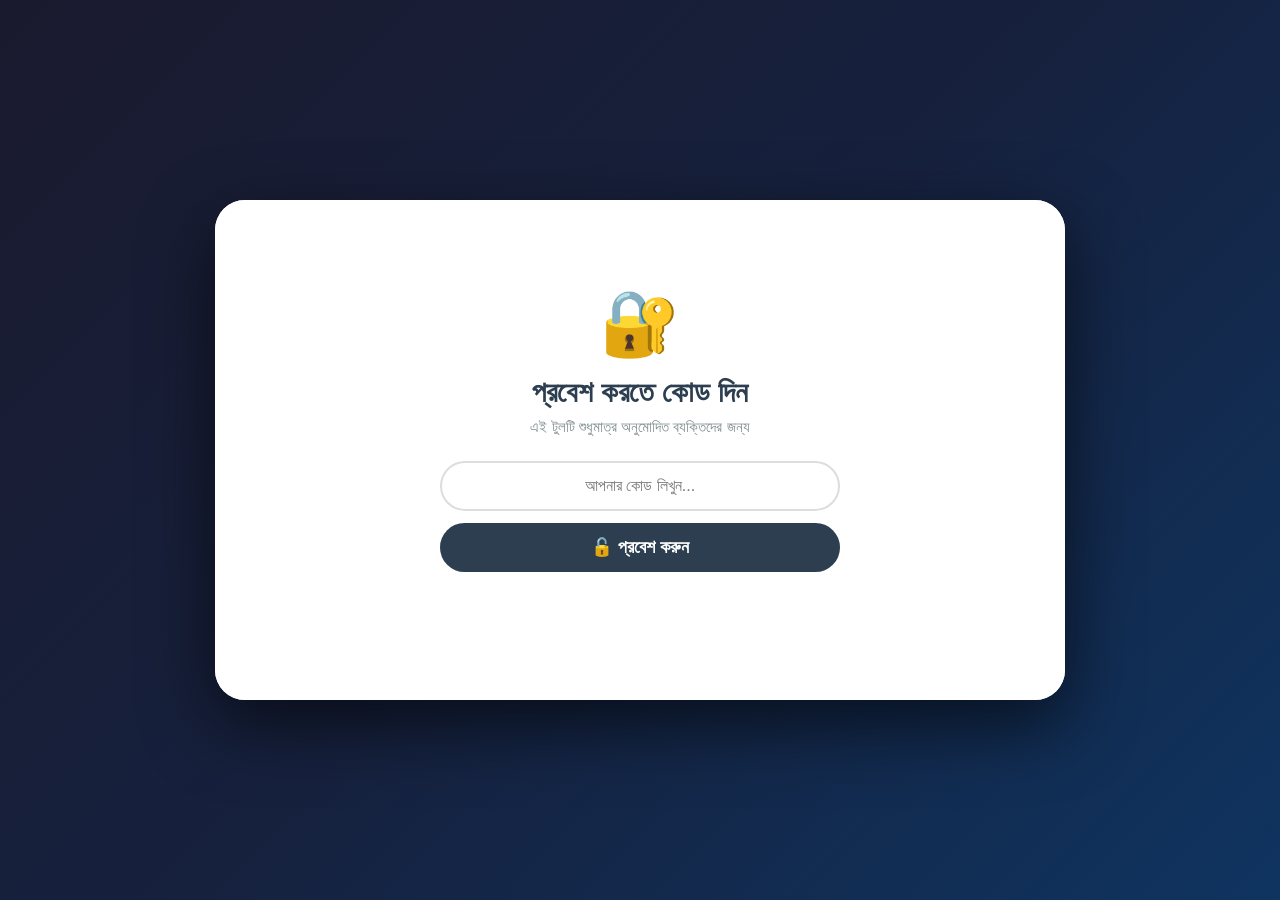
==== index.html @ 352802bf "Add files via upload" ====
<!DOCTYPE html>
<html lang="bn">
<head>
    <meta charset="UTF-8">
    <meta name="viewport" content="width=device-width, initial-scale=1.0">
    <title>বিজনেস উপদেষ্টা — শোরিফ AI</title>
    <link rel="stylesheet" href="style.css">
</head>
<body>
    <div class="container">

        <!-- ============================================ -->
        <!-- লক স্ক্রিন (পাসওয়ার্ড ইনপুট) -->
        <!-- ============================================ -->
        <div id="lockScreen" class="lock-screen">
            <div class="lock-box">
                <div class="lock-icon">🔐</div>
                <h2>প্রবেশ করতে কোড দিন</h2>
                <p class="lock-sub">এই টুলটি শুধুমাত্র অনুমোদিত ব্যক্তিদের জন্য</p>
                <input type="password" id="passwordInput" placeholder="আপনার কোড লিখুন...">
                <button id="unlockBtn">🔓 প্রবেশ করুন</button>
                <div id="lockError" class="lock-error"></div>
            </div>
        </div>

        <!-- ============================================ -->
        <!-- মূল কন্টেন্ট (পাসওয়ার্ড দিলেই দেখাবে) -->
        <!-- ============================================ -->
        <div id="mainContent" class="main-content" style="display: none;">

            <!-- হেডার - উপদেষ্টার পরিচয় -->
            <header>
                <div class="advisor-profile">
                    <div class="avatar">👨‍💼</div>
                    <div>
                        <h1>শোরিফ — আপনার বিজনেস উপদেষ্টা</h1>
                        <p class="tagline">"স্যার, আপনার ব্যবসায়িক যেকোনো প্রশ্নের উত্তর পেতে জিজ্ঞেস করুন"</p>
                    </div>
                </div>
            </header>

            <!-- চ্যাট ইন্টারফেস -->
            <div class="chat-section">
                <div class="chat-box" id="chatBox">
                    <div class="advisor-msg">
                        👋 আসসালামু আলাইকুম, স্যার!<br>
                        আমি শোরিফ, আপনার ব্যক্তিগত বিজনেস উপদেষ্টা।<br>
                        কীভাবে সাহায্য করতে পারি? নিচের অপশন থেকে বেছে নিন অথবা সরাসরি প্রশ্ন লিখুন।
                    </div>
                </div>
                <div class="input-area">
                    <input type="text" id="userInput" placeholder="আপনার প্রশ্ন লিখুন, স্যার...">
                    <button id="sendBtn">📤 পাঠান</button>
                </div>
            </div>

            <!-- কুইক অ্যাকশন -->
            <div class="quick-actions">
                <button class="action" data-action="idea">💡 ব্যবসার আইডিয়া</button>
                <button class="action" data-action="profit">💰 লাভ-ক্ষতি বিশ্লেষণ</button>
                <button class="action" data-action="market">📊 মার্কেট রিসার্চ</button>
                <button class="action" data-action="invest">🏦 বিনিয়োগ পরামর্শ</button>
                <button class="action" data-action="document">📄 ডকুমেন্ট প্রস্তাব</button>
            </div>

            <!-- দ্রুত প্রশ্ন -->
            <div class="quick-questions">
                <p class="hint">স্যার, আপনি জিজ্ঞেস করতে পারেন:</p>
                <div class="question-chips">
                    <span class="chip" data-question="আমার ব্যবসার জন্য কোন আইডিয়া ভালো?">💭 ব্যবসার আইডিয়া</span>
                    <span class="chip" data-question="আমি কীভাবে লাভ বাড়াতে পারি?">📈 লাভ বাড়ানোর উপায়</span>
                    <span class="chip" data-question="কম বাজেটে কী ব্যবসা শুরু করব?">💰 কম বাজেটের ব্যবসা</span>
                    <span class="chip" data-question="মার্কেটিং কীভাবে করব?">📣 মার্কেটিং টিপস</span>
                </div>
            </div>

            <!-- ফুটার -->
            <footer>
                <p>🆓 আপনার ব্যক্তিগত বিজনেস উপদেষ্টা — ২৪/৭ সেবায়</p>
            </footer>

        </div>
        <!-- ============================================ -->
        <!-- মূল কন্টেন্ট শেষ -->
        <!-- ============================================ -->

    </div>

    <script src="script.js"></script>
</body>
</html>
---- style.css ----
/* রিসেট ও বেসিক */
* {
    margin: 0;
    padding: 0;
    box-sizing: border-box;
    font-family: 'Segoe UI', Tahoma, sans-serif;
}

body {
    background: linear-gradient(135deg, #1a1a2e, #16213e, #0f3460);
    min-height: 100vh;
    display: flex;
    justify-content: center;
    align-items: center;
    padding: 20px;
}

.container {
    max-width: 850px;
    width: 100%;
    background: rgba(255, 255, 255, 0.97);
    border-radius: 30px;
    padding: 30px;
    box-shadow: 0 25px 70px rgba(0,0,0,0.6);
    position: relative;
    min-height: 500px;
}

/* ==========================================
   লক স্ক্রিন স্টাইল
   ========================================== */
.lock-screen {
    display: flex;
    justify-content: center;
    align-items: center;
    min-height: 500px;
    width: 100%;
    background: rgba(255,255,255,0.98);
    border-radius: 30px;
    position: absolute;
    top: 0;
    left: 0;
    z-index: 100;
    padding: 30px;
}

.lock-box {
    text-align: center;
    max-width: 400px;
    width: 100%;
}

.lock-icon {
    font-size: 4rem;
    margin-bottom: 15px;
}

.lock-box h2 {
    font-size: 1.8rem;
    color: #2c3e50;
    margin-bottom: 8px;
}

.lock-sub {
    color: #7f8c8d;
    margin-bottom: 25px;
    font-size: 0.95rem;
}

.lock-box input {
    width: 100%;
    padding: 14px 18px;
    border-radius: 50px;
    border: 2px solid #ddd;
    font-size: 1rem;
    margin-bottom: 12px;
    transition: 0.3s;
    text-align: center;
}

.lock-box input:focus {
    border-color: #3498db;
    outline: none;
    box-shadow: 0 0 0 3px rgba(52,152,219,0.2);
}

.lock-box button {
    width: 100%;
    padding: 14px;
    background: #2c3e50;
    color: white;
    border: none;
    border-radius: 50px;
    font-size: 1.1rem;
    font-weight: 600;
    cursor: pointer;
    transition: 0.3s;
}

.lock-box button:hover {
    background: #34495e;
    transform: scale(1.02);
}

.lock-error {
    color: #e74c3c;
    margin-top: 12px;
    font-weight: 500;
    min-height: 30px;
}

/* ==========================================
   মূল কন্টেন্ট স্টাইল (আগের মতো)
   ========================================== */
.main-content {
    animation: fadeIn 0.6s ease;
}

@keyframes fadeIn {
    from { opacity: 0; transform: translateY(20px); }
    to { opacity: 1; transform: translateY(0); }
}

/* হেডার */
header {
    background: linear-gradient(135deg, #2c3e50, #34495e);
    border-radius: 20px;
    padding: 20px 25px;
    margin-bottom: 20px;
    color: white;
}

.advisor-profile {
    display: flex;
    align-items: center;
    gap: 18px;
}

.avatar {
    font-size: 3.5rem;
    background: #f39c12;
    width: 70px;
    height: 70px;
    border-radius: 50%;
    display: flex;
    align-items: center;
    justify-content: center;
    border: 3px solid white;
    flex-shrink: 0;
}

header h1 {
    font-size: 1.5rem;
    font-weight: 700;
    margin-bottom: 5px;
}

.tagline {
    font-size: 0.95rem;
    opacity: 0.9;
    font-style: italic;
    color: #f1c40f;
}

/* চ্যাট */
.chat-section {
    margin-bottom: 15px;
}

.chat-box {
    background: #f0f2f5;
    border-radius: 18px;
    padding: 20px;
    min-height: 150px;
    max-height: 300px;
    overflow-y: auto;
    margin-bottom: 12px;
    border: 1px solid #ddd;
}

.advisor-msg {
    background: #2c3e50;
    color: white;
    padding: 15px 20px;
    border-radius: 18px 18px 18px 5px;
    max-width: 85%;
    line-height: 1.8;
    margin-bottom: 10px;
    font-size: 0.98rem;
}

.user-msg {
    background: #3498db;
    color: white;
    padding: 12px 18px;
    border-radius: 18px 18px 5px 18px;
    max-width: 85%;
    margin-left: auto;
    margin-bottom: 10px;
    line-height: 1.6;
}

.input-area {
    display: flex;
    gap: 10px;
}

.input-area input {
    flex: 1;
    padding: 14px 18px;
    border-radius: 50px;
    border: 2px solid #ddd;
    font-size: 1rem;
    transition: 0.3s;
}

.input-area input:focus {
    border-color: #3498db;
    outline: none;
    box-shadow: 0 0 0 3px rgba(52,152,219,0.2);
}

.input-area button {
    padding: 14px 30px;
    background: #2c3e50;
    color: white;
    border: none;
    border-radius: 50px;
    font-weight: 600;
    cursor: pointer;
    transition: 0.3s;
}

.input-area button:hover {
    background: #34495e;
    transform: scale(1.02);
}

.quick-actions {
    display: flex;
    flex-wrap: wrap;
    gap: 10px;
    margin: 12px 0;
}

.quick-actions .action {
    flex: 1 0 auto;
    padding: 12px 16px;
    border: none;
    border-radius: 50px;
    background: #ecf0f1;
    color: #2c3e50;
    font-weight: 600;
    cursor: pointer;
    transition: 0.3s;
    font-size: 0.9rem;
}

.quick-actions .action:hover {
    background: #3498db;
    color: white;
    transform: translateY(-2px);
    box-shadow: 0 5px 15px rgba(52,152,219,0.3);
}

.quick-questions {
    margin: 15px 0 10px;
}

.hint {
    font-weight: 600;
    color: #2c3e50;
    margin-bottom: 8px;
    font-size: 0.9rem;
}

.question-chips {
    display: flex;
    flex-wrap: wrap;
    gap: 8px;
}

.chip {
    background: #e8f0fe;
    padding: 8px 16px;
    border-radius: 50px;
    font-size: 0.85rem;
    color: #2c3e50;
    cursor: pointer;
    border: 1px solid #d0d7de;
    transition: 0.3s;
}

.chip:hover {
    background: #3498db;
    color: white;
    border-color: #3498db;
    transform: translateY(-2px);
}

footer {
    margin-top: 20px;
    text-align: center;
    color: #7f8c8d;
    font-size: 0.85rem;
    border-top: 2px dashed #ecf0f1;
    padding-top: 15px;
}

.chat-box::-webkit-scrollbar {
    width: 6px;
}
.chat-box::-webkit-scrollbar-thumb {
    background: #bdc3c7;
    border-radius: 10px;
}

/* রেসপন্সিভ */
@media (max-width: 600px) {
    .container { padding: 15px; }
    .advisor-profile { flex-direction: column; text-align: center; }
    .avatar { width: 60px; height: 60px; font-size: 2.8rem; }
    header h1 { font-size: 1.2rem; }
    .lock-box h2 { font-size: 1.4rem; }
}
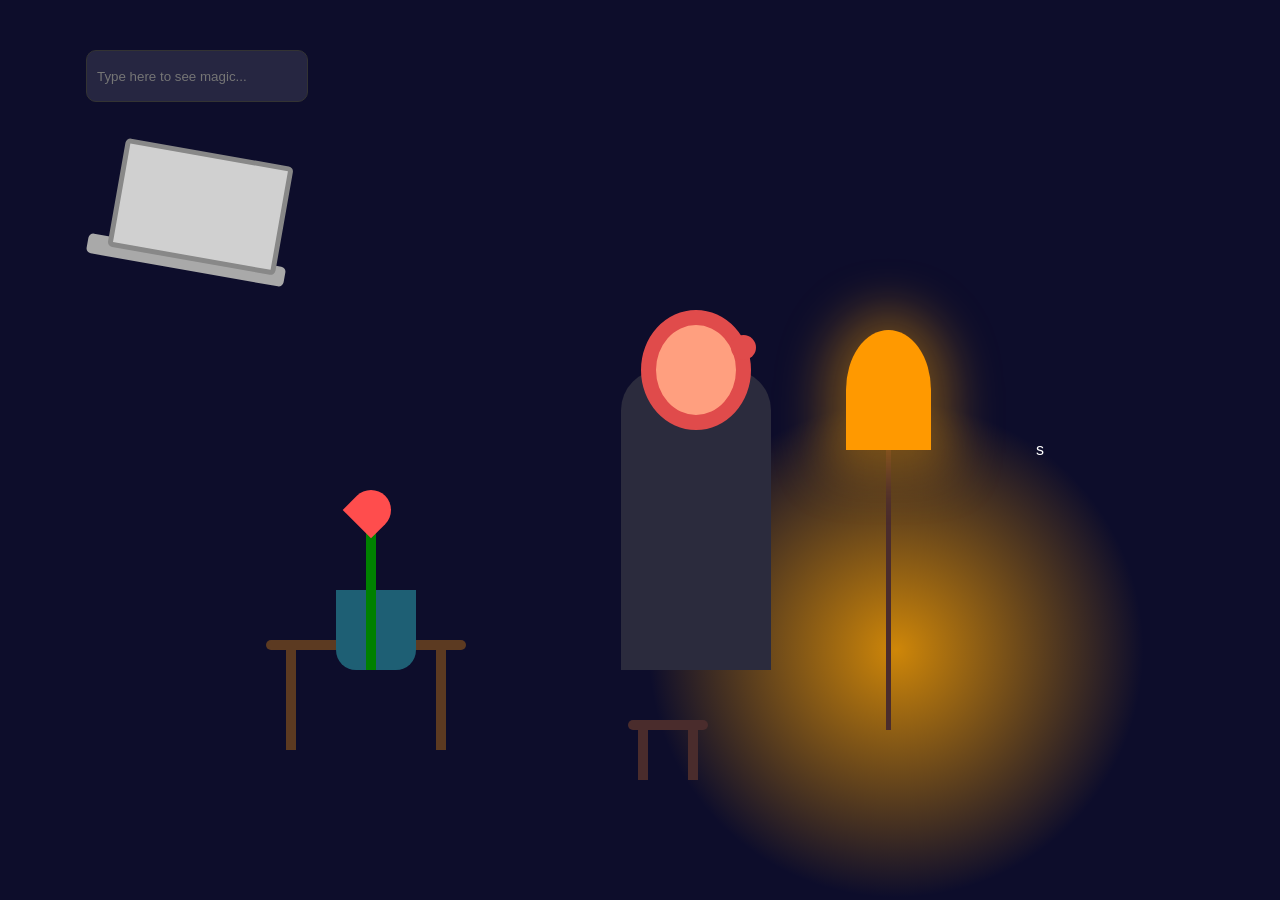
==== commit 636c36f5: "Add files via upload" ====
--- a/index.html
+++ b/index.html
@@ -1,91 +1,287 @@
 <!DOCTYPE html>
-<html lang="bn">
+<html lang="en">
 <head>
     <meta charset="UTF-8">
     <meta name="viewport" content="width=device-width, initial-scale=1.0">
-    <title>বিজনেস উপদেষ্টা — শোরিফ AI</title>
-    <link rel="stylesheet" href="style.css">
+    <title>AI Typing Assistant Interface</title>
+    <style>
+        body {
+            margin: 0;
+            padding: 0;
+            background-color: #0d0d2b; /* Dark blue background like the image */
+            font-family: 'Segoe UI', Tahoma, Geneva, Verdana, sans-serif;
+            overflow: hidden;
+            display: flex;
+            justify-content: center;
+            align-items: center;
+            height: 100vh;
+            color: #fff;
+        }
+
+        /* Light Source Effect */
+        .light-source {
+            position: absolute;
+            bottom: 0;
+            left: 70%;
+            width: 500px;
+            height: 500px;
+            background: radial-gradient(circle, rgba(255, 165, 0, 0.8) 0%, rgba(255, 165, 0, 0) 70%);
+            transform: translateX(-50%);
+            z-index: -1;
+            pointer-events: none;
+        }
+
+        /* Main Container */
+        .interface-container {
+            position: relative;
+            width: 800px;
+            height: 600px;
+            background: transparent;
+        }
+
+        /* The Character (Stylized using CSS) */
+        .character {
+            position: absolute;
+            bottom: 80px;
+            left: 50%;
+            transform: translateX(-10%);
+            width: 150px;
+            height: 300px;
+            background: #2b2b3d; /* Dark clothes */
+            border-radius: 40px 40px 0 0;
+        }
+        .character-head {
+            position: absolute;
+            top: -60px;
+            left: 20px;
+            width: 110px;
+            height: 120px;
+            background: #ff9f7f; /* Skin tone */
+            border-radius: 50%;
+            border: 15px solid #e04b4b; /* Red beanie */
+            box-sizing: border-box;
+        }
+        .character-ear {
+            position: absolute;
+            top: 10px;
+            right: -20px;
+            width: 25px;
+            height: 25px;
+            background: #e04b4b;
+            border-radius: 50%;
+        }
+
+        /* Stool */
+        .stool {
+            position: absolute;
+            bottom: 20px;
+            left: 50%;
+            transform: translateX(-10%);
+            width: 80px;
+            height: 10px;
+            background: #4a2c2c;
+            border-radius: 5px;
+        }
+        .stool::before, .stool::after {
+            content: '';
+            position: absolute;
+            bottom: -50px;
+            width: 10px;
+            height: 50px;
+            background: #4a2c2c;
+        }
+        .stool::before { left: 10px; }
+        .stool::after { right: 10px; }
+
+        /* Laptop */
+        .laptop {
+            position: absolute;
+            top: 100px;
+            left: -150px;
+            width: 200px;
+            height: 20px;
+            background: #a9a9a9;
+            border-radius: 5px;
+            transform: rotate(10deg);
+        }
+        .laptop-screen {
+            position: absolute;
+            bottom: 10px;
+            right: 10px;
+            width: 160px;
+            height: 100px;
+            background: #d0d0d0;
+            border-radius: 5px;
+            border: 5px solid #888;
+        }
+
+        /* Text Floating Animation (The core requirement) */
+        #typing-area {
+            position: absolute;
+            top: -100px;
+            left: -150px;
+            width: 200px;
+            height: 30px;
+            background: rgba(255, 255, 255, 0.1);
+            border: 1px solid #333;
+            color: #fff;
+            padding: 10px;
+            outline: none;
+            border-radius: 10px;
+            z-index: 10;
+        }
+
+        .float-text {
+            position: absolute;
+            color: #fff;
+            font-size: 18px;
+            font-weight: bold;
+            text-shadow: 0 0 10px #ffaa00;
+            animation: floatUp 2s linear forwards;
+            pointer-events: none;
+            z-index: 5;
+        }
+
+        @keyframes floatUp {
+            0% { opacity: 1; transform: translateY(0); }
+            100% { opacity: 0; transform: translateY(-150px); }
+        }
+
+        /* Floor Lamp */
+        .lamp {
+            position: absolute;
+            bottom: 20px;
+            left: 650px;
+            width: 5px;
+            height: 400px;
+            background: #4a2c2c;
+        }
+        .lamp-shade {
+            position: absolute;
+            top: 0;
+            left: -40px;
+            width: 85px;
+            height: 120px;
+            background: #ff9900;
+            border-radius: 50% 50% 0 0;
+            box-shadow: 0 0 50px 20px rgba(255, 165, 0, 0.4);
+        }
+
+        /* Plant (Like the Tulip in the image) */
+        .plant-pot {
+            position: absolute;
+            bottom: 80px;
+            left: 100px;
+            width: 80px;
+            height: 80px;
+            background: #1e5f74;
+            border-radius: 0 0 20px 20px;
+        }
+        .plant-stem {
+            position: absolute;
+            bottom: 80px;
+            left: 130px;
+            width: 10px;
+            height: 150px;
+            background: green;
+        }
+        .flower {
+            position: absolute;
+            bottom: 220px;
+            left: 115px;
+            width: 40px;
+            height: 40px;
+            background: #ff4d4d;
+            border-radius: 50% 50% 0 0;
+            transform: rotate(45deg);
+        }
+
+        /* Table */
+        .table {
+            position: absolute;
+            bottom: 100px;
+            left: 30px;
+            width: 200px;
+            height: 10px;
+            background: #5c3a21;
+            border-radius: 5px;
+        }
+        .table::before, .table::after {
+            content: '';
+            position: absolute;
+            top: 10px;
+            width: 10px;
+            height: 100px;
+            background: #5c3a21;
+        }
+        .table::before { left: 20px; }
+        .table::after { right: 20px; }
+
+    </style>
 </head>
 <body>
-    <div class="container">
-
-        <!-- ============================================ -->
-        <!-- লক স্ক্রিন (পাসওয়ার্ড ইনপুট) -->
-        <!-- ============================================ -->
-        <div id="lockScreen" class="lock-screen">
-            <div class="lock-box">
-                <div class="lock-icon">🔐</div>
-                <h2>প্রবেশ করতে কোড দিন</h2>
-                <p class="lock-sub">এই টুলটি শুধুমাত্র অনুমোদিত ব্যক্তিদের জন্য</p>
-                <input type="password" id="passwordInput" placeholder="আপনার কোড লিখুন...">
-                <button id="unlockBtn">🔓 প্রবেশ করুন</button>
-                <div id="lockError" class="lock-error"></div>
+
+    <div class="light-source"></div>
+
+    <div class="interface-container">
+        <!-- Background Elements -->
+        <div class="table"></div>
+        <div class="plant-pot"></div>
+        <div class="plant-stem"></div>
+        <div class="flower"></div>
+        
+        <div class="lamp">
+            <div class="lamp-shade"></div>
+        </div>
+
+        <div class="stool"></div>
+
+        <!-- AI Assistant Character -->
+        <div class="character">
+            <div class="character-head">
+                <div class="character-ear"></div>
             </div>
         </div>
 
-        <!-- ============================================ -->
-        <!-- মূল কন্টেন্ট (পাসওয়ার্ড দিলেই দেখাবে) -->
-        <!-- ============================================ -->
-        <div id="mainContent" class="main-content" style="display: none;">
-
-            <!-- হেডার - উপদেষ্টার পরিচয় -->
-            <header>
-                <div class="advisor-profile">
-                    <div class="avatar">👨‍💼</div>
-                    <div>
-                        <h1>শোরিফ — আপনার বিজনেস উপদেষ্টা</h1>
-                        <p class="tagline">"স্যার, আপনার ব্যবসায়িক যেকোনো প্রশ্নের উত্তর পেতে জিজ্ঞেস করুন"</p>
-                    </div>
-                </div>
-            </header>
-
-            <!-- চ্যাট ইন্টারফেস -->
-            <div class="chat-section">
-                <div class="chat-box" id="chatBox">
-                    <div class="advisor-msg">
-                        👋 আসসালামু আলাইকুম, স্যার!<br>
-                        আমি শোরিফ, আপনার ব্যক্তিগত বিজনেস উপদেষ্টা।<br>
-                        কীভাবে সাহায্য করতে পারি? নিচের অপশন থেকে বেছে নিন অথবা সরাসরি প্রশ্ন লিখুন।
-                    </div>
-                </div>
-                <div class="input-area">
-                    <input type="text" id="userInput" placeholder="আপনার প্রশ্ন লিখুন, স্যার...">
-                    <button id="sendBtn">📤 পাঠান</button>
-                </div>
-            </div>
-
-            <!-- কুইক অ্যাকশন -->
-            <div class="quick-actions">
-                <button class="action" data-action="idea">💡 ব্যবসার আইডিয়া</button>
-                <button class="action" data-action="profit">💰 লাভ-ক্ষতি বিশ্লেষণ</button>
-                <button class="action" data-action="market">📊 মার্কেট রিসার্চ</button>
-                <button class="action" data-action="invest">🏦 বিনিয়োগ পরামর্শ</button>
-                <button class="action" data-action="document">📄 ডকুমেন্ট প্রস্তাব</button>
-            </div>
-
-            <!-- দ্রুত প্রশ্ন -->
-            <div class="quick-questions">
-                <p class="hint">স্যার, আপনি জিজ্ঞেস করতে পারেন:</p>
-                <div class="question-chips">
-                    <span class="chip" data-question="আমার ব্যবসার জন্য কোন আইডিয়া ভালো?">💭 ব্যবসার আইডিয়া</span>
-                    <span class="chip" data-question="আমি কীভাবে লাভ বাড়াতে পারি?">📈 লাভ বাড়ানোর উপায়</span>
-                    <span class="chip" data-question="কম বাজেটে কী ব্যবসা শুরু করব?">💰 কম বাজেটের ব্যবসা</span>
-                    <span class="chip" data-question="মার্কেটিং কীভাবে করব?">📣 মার্কেটিং টিপস</span>
-                </div>
-            </div>
-
-            <!-- ফুটার -->
-            <footer>
-                <p>🆓 আপনার ব্যক্তিগত বিজনেস উপদেষ্টা — ২৪/৭ সেবায়</p>
-            </footer>
-
+        <!-- Laptop -->
+        <div class="laptop">
+            <div class="laptop-screen" id="screen"></div>
         </div>
-        <!-- ============================================ -->
-        <!-- মূল কন্টেন্ট শেষ -->
-        <!-- ============================================ -->
-
+
+        <!-- Typing Input Area (Where the user types) -->
+        <input type="text" id="typing-area" placeholder="Type here to see magic..." autofocus>
     </div>
 
-    <script src="script.js"></script>
+    <script>
+        const input = document.getElementById('typing-area');
+        const screen = document.getElementById('screen');
+
+        // Event listener for typing
+        input.addEventListener('input', (e) => {
+            const text = e.target.value;
+            
+            // Show text on the laptop screen
+            screen.innerHTML = text;
+
+            // Create floating text effect (Ashbe j hatnariye, silekha screen e vasbe)
+            if(text.length > 0) {
+                const lastChar = text[text.length - 1];
+                const span = document.createElement('span');
+                span.className = 'float-text';
+                span.innerText = lastChar;
+                
+                // Position the floating text above the laptop
+                span.style.left = (Math.random() * 100) + 'px'; // Random horizontal position
+                span.style.top = '0px'; 
+                
+                document.querySelector('.laptop-screen').appendChild(span);
+
+                // Remove the text after animation completes
+                setTimeout(() => {
+                    span.remove();
+                }, 2000);
+            }
+        });
+    </script>
 </body>
-</html>+</html>s
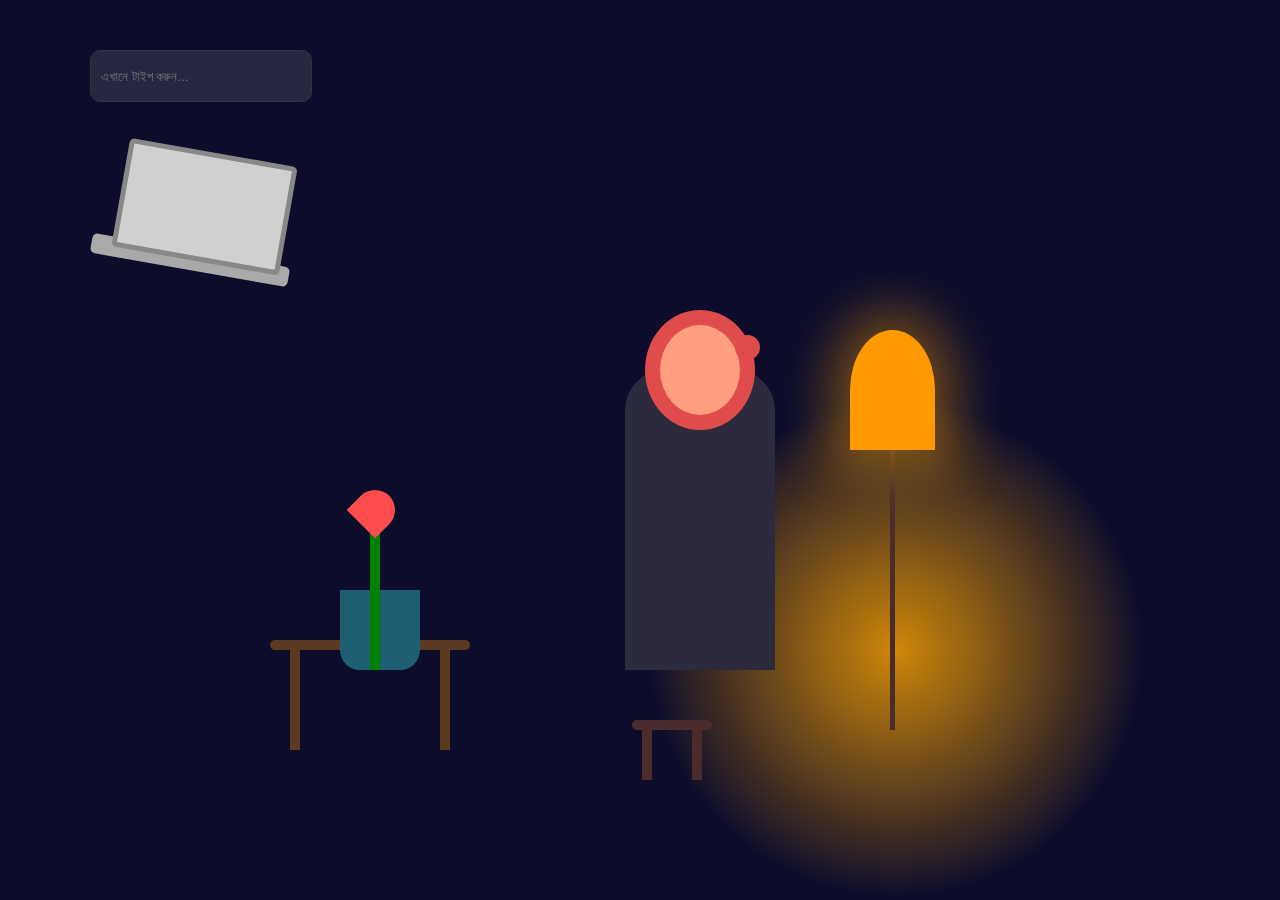
==== commit dfe56edd: "Add files via upload" ====
--- a/index.html
+++ b/index.html
@@ -8,7 +8,7 @@
         body {
             margin: 0;
             padding: 0;
-            background-color: #0d0d2b; /* Dark blue background like the image */
+            background-color: #0d0d2b;
             font-family: 'Segoe UI', Tahoma, Geneva, Verdana, sans-serif;
             overflow: hidden;
             display: flex;
@@ -39,7 +39,7 @@
             background: transparent;
         }
 
-        /* The Character (Stylized using CSS) */
+        /* The Character */
         .character {
             position: absolute;
             bottom: 80px;
@@ -47,7 +47,7 @@
             transform: translateX(-10%);
             width: 150px;
             height: 300px;
-            background: #2b2b3d; /* Dark clothes */
+            background: #2b2b3d;
             border-radius: 40px 40px 0 0;
         }
         .character-head {
@@ -56,9 +56,9 @@
             left: 20px;
             width: 110px;
             height: 120px;
-            background: #ff9f7f; /* Skin tone */
+            background: #ff9f7f;
             border-radius: 50%;
-            border: 15px solid #e04b4b; /* Red beanie */
+            border: 15px solid #e04b4b;
             box-sizing: border-box;
         }
         .character-ear {
@@ -113,9 +113,10 @@
             background: #d0d0d0;
             border-radius: 5px;
             border: 5px solid #888;
-        }
-
-        /* Text Floating Animation (The core requirement) */
+            overflow: hidden;
+        }
+
+        /* Typing Area */
         #typing-area {
             position: absolute;
             top: -100px;
@@ -167,7 +168,7 @@
             box-shadow: 0 0 50px 20px rgba(255, 165, 0, 0.4);
         }
 
-        /* Plant (Like the Tulip in the image) */
+        /* Plant */
         .plant-pot {
             position: absolute;
             bottom: 80px;
@@ -224,7 +225,6 @@
     <div class="light-source"></div>
 
     <div class="interface-container">
-        <!-- Background Elements -->
         <div class="table"></div>
         <div class="plant-pot"></div>
         <div class="plant-stem"></div>
@@ -236,47 +236,39 @@
 
         <div class="stool"></div>
 
-        <!-- AI Assistant Character -->
         <div class="character">
             <div class="character-head">
                 <div class="character-ear"></div>
             </div>
         </div>
 
-        <!-- Laptop -->
         <div class="laptop">
             <div class="laptop-screen" id="screen"></div>
         </div>
 
-        <!-- Typing Input Area (Where the user types) -->
-        <input type="text" id="typing-area" placeholder="Type here to see magic..." autofocus>
+        <input type="text" id="typing-area" placeholder="এখানে টাইপ করুন..." autofocus>
     </div>
 
     <script>
         const input = document.getElementById('typing-area');
         const screen = document.getElementById('screen');
 
-        // Event listener for typing
         input.addEventListener('input', (e) => {
             const text = e.target.value;
             
-            // Show text on the laptop screen
             screen.innerHTML = text;
 
-            // Create floating text effect (Ashbe j hatnariye, silekha screen e vasbe)
             if(text.length > 0) {
                 const lastChar = text[text.length - 1];
                 const span = document.createElement('span');
                 span.className = 'float-text';
                 span.innerText = lastChar;
                 
-                // Position the floating text above the laptop
-                span.style.left = (Math.random() * 100) + 'px'; // Random horizontal position
+                span.style.left = (Math.random() * 100) + 'px'; 
                 span.style.top = '0px'; 
                 
                 document.querySelector('.laptop-screen').appendChild(span);
 
-                // Remove the text after animation completes
                 setTimeout(() => {
                     span.remove();
                 }, 2000);
@@ -284,4 +276,4 @@
         });
     </script>
 </body>
-</html>s+</html>
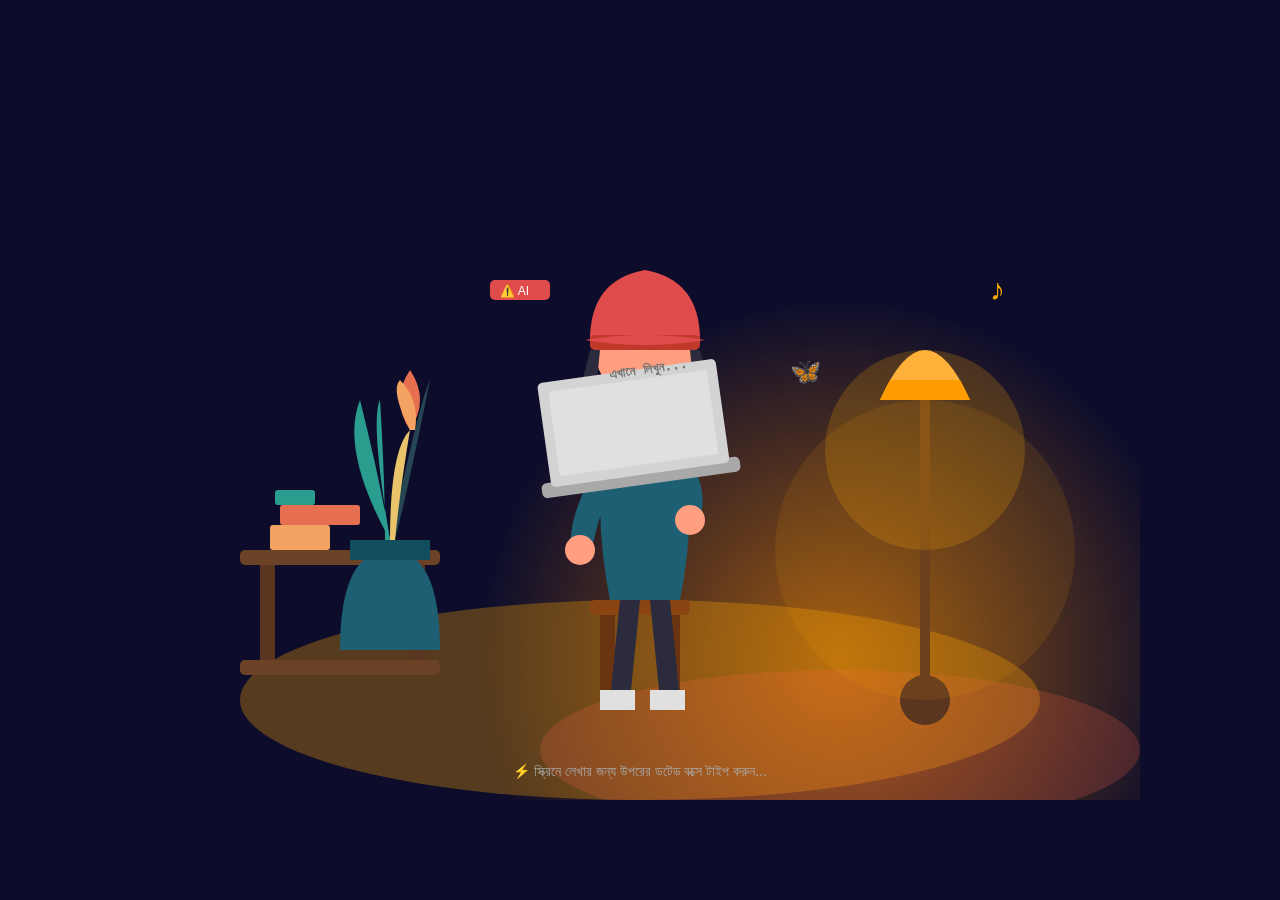
==== commit 9ff00735: "Add files via upload" ====
--- a/index.html
+++ b/index.html
@@ -3,272 +3,196 @@
 <head>
     <meta charset="UTF-8">
     <meta name="viewport" content="width=device-width, initial-scale=1.0">
-    <title>AI Typing Assistant Interface</title>
+    <title>3D AI Assistant Interface</title>
     <style>
         body {
             margin: 0;
             padding: 0;
-            background-color: #0d0d2b;
-            font-family: 'Segoe UI', Tahoma, Geneva, Verdana, sans-serif;
-            overflow: hidden;
+            background-color: #0d0d2b; /* Deep Navy Background */
+            height: 100vh;
+            width: 100vw;
             display: flex;
             justify-content: center;
             align-items: center;
-            height: 100vh;
-            color: #fff;
-        }
-
-        /* Light Source Effect */
-        .light-source {
+            font-family: 'Segoe UI', sans-serif;
+            overflow: hidden;
+        }
+
+        /* Main Container for the whole scene */
+        .scene {
+            position: relative;
+            width: 1000px;
+            height: 700px;
+            background: radial-gradient(circle at 70% 80%, rgba(255, 140, 0, 0.6) 0%, rgba(0,0,0,0) 40%);
+        }
+
+        /* SVG Illustration placeholder */
+        svg {
             position: absolute;
-            bottom: 0;
-            left: 70%;
-            width: 500px;
-            height: 500px;
-            background: radial-gradient(circle, rgba(255, 165, 0, 0.8) 0%, rgba(255, 165, 0, 0) 70%);
-            transform: translateX(-50%);
-            z-index: -1;
-            pointer-events: none;
-        }
-
-        /* Main Container */
-        .interface-container {
-            position: relative;
-            width: 800px;
-            height: 600px;
+            top: 0;
+            left: 0;
+            width: 100%;
+            height: 100%;
+        }
+
+        /* Laptop Screen Typing Area (Transparent and positioned exactly over the laptop) */
+        #laptop-screen-input {
+            position: absolute;
+            top: 37%;       /* Adjust to match exact laptop position */
+            left: 45.5%;    /* Adjust to match exact laptop position */
+            width: 110px;
+            height: 70px;
+            
             background: transparent;
-        }
-
-        /* The Character */
-        .character {
-            position: absolute;
-            bottom: 80px;
-            left: 50%;
-            transform: translateX(-10%);
-            width: 150px;
-            height: 300px;
-            background: #2b2b3d;
-            border-radius: 40px 40px 0 0;
-        }
-        .character-head {
-            position: absolute;
-            top: -60px;
-            left: 20px;
-            width: 110px;
-            height: 120px;
-            background: #ff9f7f;
-            border-radius: 50%;
-            border: 15px solid #e04b4b;
-            box-sizing: border-box;
-        }
-        .character-ear {
-            position: absolute;
-            top: 10px;
-            right: -20px;
-            width: 25px;
-            height: 25px;
-            background: #e04b4b;
-            border-radius: 50%;
-        }
-
-        /* Stool */
-        .stool {
-            position: absolute;
-            bottom: 20px;
-            left: 50%;
-            transform: translateX(-10%);
-            width: 80px;
-            height: 10px;
-            background: #4a2c2c;
-            border-radius: 5px;
-        }
-        .stool::before, .stool::after {
-            content: '';
-            position: absolute;
-            bottom: -50px;
-            width: 10px;
-            height: 50px;
-            background: #4a2c2c;
-        }
-        .stool::before { left: 10px; }
-        .stool::after { right: 10px; }
-
-        /* Laptop */
-        .laptop {
-            position: absolute;
-            top: 100px;
-            left: -150px;
-            width: 200px;
-            height: 20px;
-            background: #a9a9a9;
-            border-radius: 5px;
-            transform: rotate(10deg);
-        }
-        .laptop-screen {
-            position: absolute;
-            bottom: 10px;
-            right: 10px;
-            width: 160px;
-            height: 100px;
-            background: #d0d0d0;
-            border-radius: 5px;
-            border: 5px solid #888;
-            overflow: hidden;
-        }
-
-        /* Typing Area */
-        #typing-area {
-            position: absolute;
-            top: -100px;
-            left: -150px;
-            width: 200px;
-            height: 30px;
-            background: rgba(255, 255, 255, 0.1);
-            border: 1px solid #333;
-            color: #fff;
-            padding: 10px;
+            border: none;
             outline: none;
-            border-radius: 10px;
+            
+            color: #1b1b1b;
+            font-size: 13px;
+            font-weight: bold;
+            text-align: center;
+            resize: none;
+            transform: rotate(-8deg); /* Matches the angle of the laptop */
             z-index: 10;
         }
 
+        /* Floating Text Animation */
         .float-text {
             position: absolute;
-            color: #fff;
-            font-size: 18px;
-            font-weight: bold;
-            text-shadow: 0 0 10px #ffaa00;
+            color: #ffaa00;
+            font-size: 24px;
+            font-weight: 900;
+            text-shadow: 0 0 20px #ffaa00;
             animation: floatUp 2s linear forwards;
             pointer-events: none;
-            z-index: 5;
+            z-index: 50;
         }
 
         @keyframes floatUp {
-            0% { opacity: 1; transform: translateY(0); }
-            100% { opacity: 0; transform: translateY(-150px); }
-        }
-
-        /* Floor Lamp */
-        .lamp {
-            position: absolute;
-            bottom: 20px;
-            left: 650px;
-            width: 5px;
-            height: 400px;
-            background: #4a2c2c;
-        }
-        .lamp-shade {
-            position: absolute;
-            top: 0;
-            left: -40px;
-            width: 85px;
-            height: 120px;
-            background: #ff9900;
-            border-radius: 50% 50% 0 0;
-            box-shadow: 0 0 50px 20px rgba(255, 165, 0, 0.4);
-        }
-
-        /* Plant */
-        .plant-pot {
-            position: absolute;
-            bottom: 80px;
-            left: 100px;
-            width: 80px;
-            height: 80px;
-            background: #1e5f74;
-            border-radius: 0 0 20px 20px;
-        }
-        .plant-stem {
-            position: absolute;
-            bottom: 80px;
-            left: 130px;
-            width: 10px;
-            height: 150px;
-            background: green;
-        }
-        .flower {
-            position: absolute;
-            bottom: 220px;
-            left: 115px;
-            width: 40px;
-            height: 40px;
-            background: #ff4d4d;
-            border-radius: 50% 50% 0 0;
-            transform: rotate(45deg);
-        }
-
-        /* Table */
-        .table {
-            position: absolute;
-            bottom: 100px;
-            left: 30px;
-            width: 200px;
-            height: 10px;
-            background: #5c3a21;
-            border-radius: 5px;
-        }
-        .table::before, .table::after {
-            content: '';
-            position: absolute;
-            top: 10px;
-            width: 10px;
-            height: 100px;
-            background: #5c3a21;
-        }
-        .table::before { left: 20px; }
-        .table::after { right: 20px; }
-
+            0% { opacity: 0; transform: translateY(0) scale(0.5); }
+            20% { opacity: 1; transform: translateY(-20px) scale(1); }
+            100% { opacity: 0; transform: translateY(-200px) scale(1.5) rotate(10deg); }
+        }
     </style>
 </head>
 <body>
 
-    <div class="light-source"></div>
-
-    <div class="interface-container">
-        <div class="table"></div>
-        <div class="plant-pot"></div>
-        <div class="plant-stem"></div>
-        <div class="flower"></div>
-        
-        <div class="lamp">
-            <div class="lamp-shade"></div>
+    <div class="scene">
+        <!-- এই SVG দিয়েই হুবহু ছবির 3D ডিজাইনটি আঁকা হয়েছে -->
+        <svg viewBox="0 0 1000 700" xmlns="http://www.w3.org/2000/svg">
+            <!-- Floor and Lighting -->
+            <ellipse cx="500" cy="600" rx="400" ry="100" fill="#ffa500" opacity="0.3"/>
+            <ellipse cx="700" cy="650" rx="300" ry="80" fill="#ff6347" opacity="0.2"/>
+
+            <!-- Table -->
+            <rect x="100" y="450" width="200" height="15" fill="#6b4226" rx="5"/>
+            <rect x="120" y="465" width="15" height="100" fill="#5a3520"/>
+            <rect x="270" y="465" width="15" height="100" fill="#5a3520"/>
+            <rect x="100" y="560" width="200" height="15" fill="#6b4226" rx="5"/>
+            <!-- Books on Table -->
+            <rect x="130" y="425" width="60" height="25" fill="#f4a261" rx="3"/>
+            <rect x="140" y="405" width="80" height="20" fill="#e76f51" rx="3"/>
+            <rect x="135" y="390" width="40" height="15" fill="#2a9d8f" rx="3"/>
+
+            <!-- Plant Pot -->
+            <path d="M 200 550 Q 200 450 250 450 Q 300 450 300 550 Z" fill="#1e5f74"/>
+            <rect x="210" y="440" width="80" height="20" fill="#134e5e"/>
+            <!-- Plant Leaves and Tulip -->
+            <path d="M 250 440 Q 200 350 220 300 Q 240 380 250 440" fill="#2a9d8f"/>
+            <path d="M 250 440 Q 280 300 290 280 Q 270 380 255 440" fill="#264653"/>
+            <path d="M 250 440 Q 250 350 270 330 Q 260 390 255 440" fill="#e9c46a"/>
+            <path d="M 250 440 Q 230 320 240 300 Q 245 380 245 440" fill="#2a9d8f"/>
+            <!-- Tulip Flower -->
+            <path d="M 270 330 Q 250 300 270 270 Q 290 300 270 330 Z" fill="#e76f51"/>
+            <path d="M 270 330 Q 250 290 260 280 Q 280 300 275 330 Z" fill="#f4a261"/>
+
+            <!-- Stool -->
+            <rect x="450" y="500" width="100" height="15" fill="#8b4513" rx="5"/>
+            <rect x="460" y="515" width="15" height="90" fill="#6b3410"/>
+            <rect x="525" y="515" width="15" height="90" fill="#6b3410"/>
+
+            <!-- Character (Boy) -->
+            <!-- Legs -->
+            <path d="M 480 500 L 470 600 L 490 600 L 500 500" fill="#2b2b3d"/>
+            <path d="M 510 500 L 520 600 L 540 600 L 530 500" fill="#2b2b3d"/>
+            <!-- Shoes -->
+            <path d="M 460 590 L 495 590 L 495 610 L 460 610 Z" fill="#e0e0e0" rx="5"/>
+            <path d="M 510 590 L 545 590 L 545 610 L 510 610 Z" fill="#e0e0e0" rx="5"/>
+            
+            <!-- Body / Hoodie -->
+            <path d="M 470 300 Q 450 400 470 500 L 540 500 Q 560 400 540 300 Z" fill="#1e5f74"/>
+            <!-- Arms -->
+            <path d="M 470 350 Q 430 400 430 450 L 450 460 Q 460 400 480 380 Z" fill="#1e5f74"/>
+            <path d="M 540 350 Q 570 380 560 420 L 540 430 Q 550 390 530 370 Z" fill="#1e5f74"/>
+            
+            <!-- Hands -->
+            <circle cx="440" cy="450" r="15" fill="#ff9f7f"/>
+            <circle cx="550" cy="420" r="15" fill="#ff9f7f"/>
+
+            <!-- Head and Beanie -->
+            <circle cx="505" cy="250" r="50" fill="#ff9f7f"/>
+            <!-- Beanie -->
+            <path d="M 450 240 Q 450 180 505 170 Q 560 180 560 240 Z" fill="#e04b4b"/>
+            <rect x="450" y="235" width="110" height="15" fill="#c0392b" rx="5"/>
+            <!-- Beanie Brim -->
+            <path d="M 445 240 Q 505 230 565 240 Q 505 250 445 240" fill="#e04b4b"/>
+            <!-- Headphones -->
+            <path d="M 450 250 L 440 290 Q 435 300 445 300 L 455 300 L 460 250" fill="#2b2b3d"/>
+            <path d="M 560 250 L 570 290 Q 575 300 565 300 L 555 300 L 550 250" fill="#2b2b3d"/>
+
+            <!-- Laptop -->
+            <rect x="400" y="370" width="200" height="15" fill="#a9a9a9" rx="5" transform="rotate(-8 500 370)"/>
+            <rect x="410" y="270" width="180" height="105" fill="#d3d3d3" rx="5" transform="rotate(-8 500 370)"/>
+            <rect x="420" y="280" width="160" height="85" fill="#e0e0e0" rx="3" transform="rotate(-8 500 370)"/>
+            
+            <!-- Floor Lamp -->
+            <rect x="780" y="300" width="10" height="300" fill="#5a3520"/>
+            <circle cx="785" cy="600" r="25" fill="#5a3520"/>
+            <path d="M 740 300 Q 785 200 830 300 Z" fill="#ffb347"/>
+            <path d="M 740 300 L 830 300 L 820 280 L 750 280 Z" fill="#ff9900"/>
+            <!-- Lamp Glow -->
+            <circle cx="785" cy="350" r="100" fill="#ffaa00" opacity="0.2"/>
+            <circle cx="785" cy="450" r="150" fill="#ffaa00" opacity="0.1"/>
+
+            <!-- Floating Elements -->
+            <text x="850" y="200" fill="#ffaa00" font-size="30" font-weight="bold">♪</text>
+            <text x="650" y="280" fill="#ff69b4" font-size="25">🦋</text>
+            <rect x="350" y="180" width="60" height="20" fill="#e04b4b" rx="5"/>
+            <text x="360" y="195" fill="white" font-size="12">⚠️ AI</text>
+        </svg>
+
+        <!-- ইনপুট বক্স: এখানে টাইপ করলে ল্যাপটপের স্ক্রিনে লেখা ও ভাসবে -->
+        <textarea id="laptop-screen-input" placeholder="এখানে লিখুন..." autofocus></textarea>
+
+        <!-- Feedback text -->
+        <div style="position: absolute; bottom: 20px; width: 100%; text-align: center; color: #aaa; font-size: 14px; z-index: 100;">
+            ⚡ স্ক্রিনে লেখার জন্য উপরের ডটেড বক্সে টাইপ করুন...
         </div>
-
-        <div class="stool"></div>
-
-        <div class="character">
-            <div class="character-head">
-                <div class="character-ear"></div>
-            </div>
-        </div>
-
-        <div class="laptop">
-            <div class="laptop-screen" id="screen"></div>
-        </div>
-
-        <input type="text" id="typing-area" placeholder="এখানে টাইপ করুন..." autofocus>
     </div>
 
     <script>
-        const input = document.getElementById('typing-area');
-        const screen = document.getElementById('screen');
+        const input = document.getElementById('laptop-screen-input');
 
         input.addEventListener('input', (e) => {
             const text = e.target.value;
-            
-            screen.innerHTML = text;
-
-            if(text.length > 0) {
-                const lastChar = text[text.length - 1];
+            const lastChar = text[text.length - 1];
+
+            if (lastChar && text.length > 0) {
+                // ল্যাপটপের স্ক্রিনের পজিশন বের করা
+                const rect = input.getBoundingClientRect();
+
+                // ভাসমান লেখা তৈরি
                 const span = document.createElement('span');
                 span.className = 'float-text';
                 span.innerText = lastChar;
-                
-                span.style.left = (Math.random() * 100) + 'px'; 
-                span.style.top = '0px'; 
-                
-                document.querySelector('.laptop-screen').appendChild(span);
-
+
+                // ভাসমান লেখার পজিশন ঠিক করা
+                span.style.left = (rect.left + Math.random() * 80 + window.scrollX) + 'px';
+                span.style.top = (rect.top - 20 + window.scrollY) + 'px';
+
+                document.body.appendChild(span);
+
+                // ২ সেকেন্ড পর মুছে ফেলা
                 setTimeout(() => {
                     span.remove();
                 }, 2000);
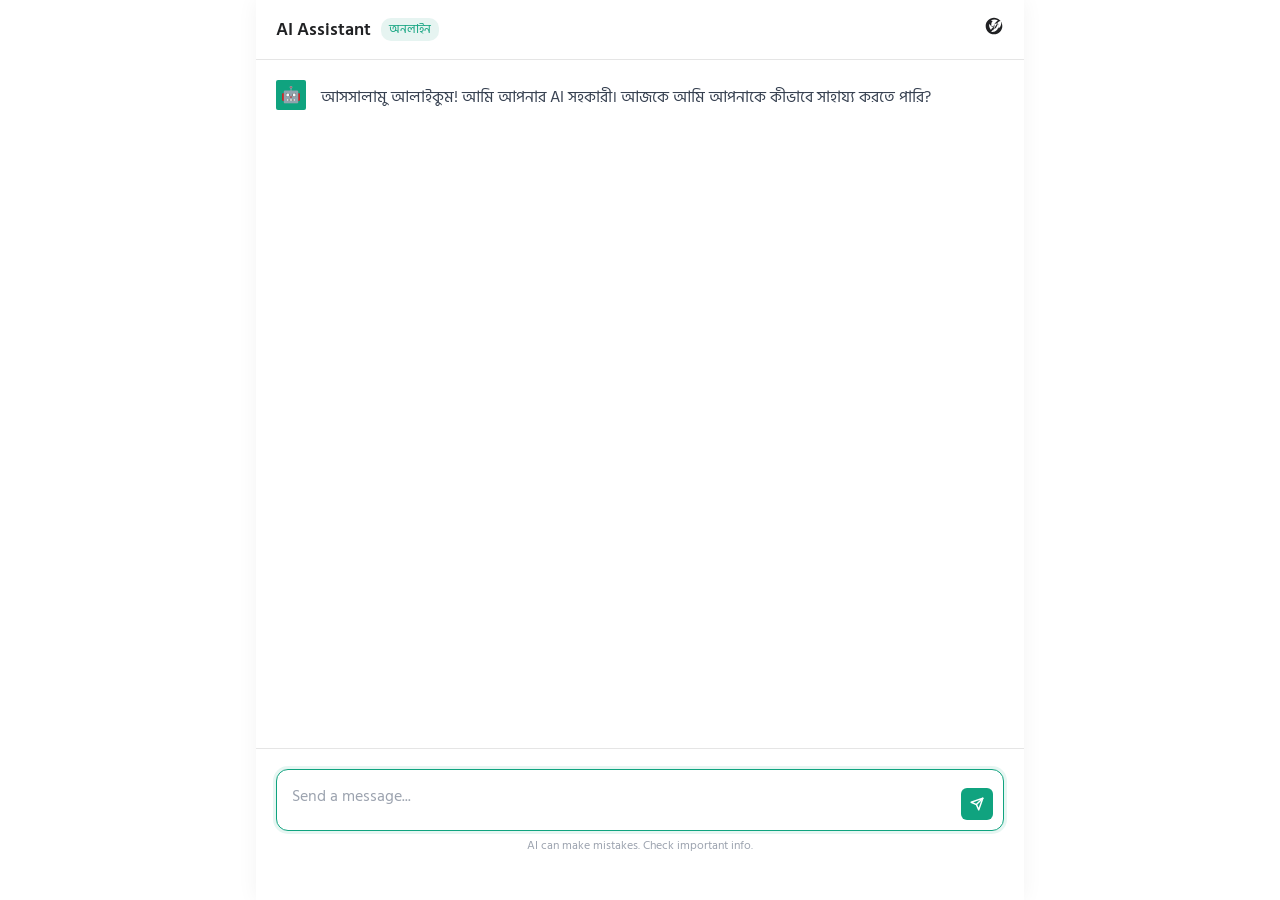
==== commit 89876856: "Add files via upload" ====
--- a/index.html
+++ b/index.html
@@ -1,203 +1,351 @@
 <!DOCTYPE html>
-<html lang="en">
+<html lang="bn">
 <head>
     <meta charset="UTF-8">
     <meta name="viewport" content="width=device-width, initial-scale=1.0">
-    <title>3D AI Assistant Interface</title>
+    <title>AI Assistant - ChatGPT Style</title>
     <style>
-        body {
+        /* ChatGPT-এর ফন্ট */
+        @import url('https://fonts.googleapis.com/css2?family=Sora:wght@400;500;600&family=Hind+Siliguri:wght@400;500;700&display=swap');
+
+        * {
+            box-sizing: border-box;
             margin: 0;
             padding: 0;
-            background-color: #0d0d2b; /* Deep Navy Background */
+        }
+
+        body {
+            font-family: 'Hind Siliguri', 'Sora', sans-serif;
+            background: #ffffff; /* ChatGPT-এর মতো সাদা ব্যাকগ্রাউন্ড */
             height: 100vh;
-            width: 100vw;
             display: flex;
             justify-content: center;
             align-items: center;
-            font-family: 'Segoe UI', sans-serif;
-            overflow: hidden;
-        }
-
-        /* Main Container for the whole scene */
-        .scene {
+        }
+
+        /* Main Layout - ChatGPT-এর মতো ফুল স্ক্রিন */
+        .chat-wrapper {
+            width: 100%;
+            max-width: 768px; /* GPT-এর কনটেইনার width */
+            height: 100vh;
+            background: #ffffff;
+            display: flex;
+            flex-direction: column;
+            box-shadow: 0 0 20px rgba(0,0,0,0.05); /* সামান্য শ্যাডো */
+        }
+
+        /* Header */
+        .chat-header {
+            padding: 15px 20px;
+            border-bottom: 1px solid #e5e5e5;
+            display: flex;
+            align-items: center;
+            justify-content: space-between;
+            background: #ffffff;
+        }
+
+        .header-left {
+            display: flex;
+            align-items: center;
+            gap: 10px;
+        }
+
+        .model-name {
+            font-size: 18px;
+            font-weight: 600;
+            color: #202123;
+        }
+
+        .online-status {
+            font-size: 12px;
+            color: #10a37f;
+            background: #e6f4f1;
+            padding: 2px 8px;
+            border-radius: 10px;
+        }
+
+        .header-right svg {
+            width: 20px;
+            height: 20px;
+            fill: #202123;
+            cursor: pointer;
+        }
+
+        /* Chat Area */
+        .chat-messages {
+            flex: 1;
+            padding: 20px;
+            overflow-y: auto;
+            display: flex;
+            flex-direction: column;
+            gap: 25px;
+            background: #ffffff;
+        }
+
+        .message-row {
+            display: flex;
+            align-items: flex-start;
+            gap: 15px;
+        }
+
+        /* User Message Layout (ডান দিকে) */
+        .message-row.user {
+            justify-content: flex-end;
+        }
+
+        /* AI Message Layout (বাম দিকে) */
+        .message-row.ai {
+            justify-content: flex-start;
+        }
+
+        /* Avatar */
+        .avatar {
+            width: 30px;
+            height: 30px;
+            border-radius: 2px;
+            display: flex;
+            justify-content: center;
+            align-items: center;
+        }
+
+        .avatar.ai {
+            background: #10a37f;
+            color: white;
+            font-size: 16px;
+        }
+
+        .avatar.user {
+            background: #5436da; /* ChatGPT-এর ইউজার Avatar কালার */
+            color: white;
+            font-size: 16px;
+        }
+
+        /* Message Bubbles */
+        .message-text {
+            max-width: 100%;
+            font-size: 16px;
+            line-height: 1.7;
+            color: #374151;
+            padding-top: 4px;
+            white-space: pre-wrap;
+        }
+
+        .user .message-text {
+            background: #f4f4f4;
+            padding: 10px 15px;
+            border-radius: 8px;
+            color: #202123;
+        }
+
+        /* Typing Indicator (GPT-এর মতো) */
+        .typing-indicator {
+            display: none;
+            align-items: center;
+            gap: 5px;
+            padding-top: 5px;
+        }
+
+        .typing-indicator span {
+            width: 8px;
+            height: 8px;
+            background: #10a37f;
+            border-radius: 50%;
+            display: inline-block;
+            animation: bounce 1.4s infinite ease-in-out both;
+        }
+
+        .typing-indicator span:nth-child(1) { animation-delay: -0.32s; }
+        .typing-indicator span:nth-child(2) { animation-delay: -0.16s; }
+
+        @keyframes bounce {
+            0%, 80%, 100% { transform: translateY(0); opacity: 0.5; }
+            40% { transform: translateY(-5px); opacity: 1; }
+        }
+
+        /* Input Area - ChatGPT-এর হুবহু */
+        .input-area {
+            background: #ffffff;
+            padding: 20px 20px 30px 20px;
+            border-top: 1px solid #e5e5e5;
+        }
+
+        .input-box-wrapper {
             position: relative;
-            width: 1000px;
-            height: 700px;
-            background: radial-gradient(circle at 70% 80%, rgba(255, 140, 0, 0.6) 0%, rgba(0,0,0,0) 40%);
-        }
-
-        /* SVG Illustration placeholder */
-        svg {
-            position: absolute;
-            top: 0;
-            left: 0;
+            max-width: 768px;
+            margin: 0 auto;
+            border: 1px solid #d1d5db;
+            border-radius: 12px;
+            box-shadow: 0 0 10px rgba(0,0,0,0.05);
+            background: #ffffff;
+            transition: border-color 0.2s, box-shadow 0.2s;
+        }
+
+        .input-box-wrapper:focus-within {
+            border-color: #10a37f;
+            box-shadow: 0 0 0 3px rgba(16, 163, 127, 0.1);
+        }
+
+        textarea {
             width: 100%;
-            height: 100%;
-        }
-
-        /* Laptop Screen Typing Area (Transparent and positioned exactly over the laptop) */
-        #laptop-screen-input {
-            position: absolute;
-            top: 37%;       /* Adjust to match exact laptop position */
-            left: 45.5%;    /* Adjust to match exact laptop position */
-            width: 110px;
-            height: 70px;
-            
-            background: transparent;
+            padding: 14px 50px 14px 15px;
             border: none;
             outline: none;
-            
-            color: #1b1b1b;
-            font-size: 13px;
-            font-weight: bold;
+            background: transparent;
+            font-family: inherit;
+            font-size: 16px;
+            line-height: 1.5;
+            resize: none;
+            max-height: 200px;
+            color: #202123;
+        }
+
+        textarea::placeholder {
+            color: #9ca3af;
+        }
+
+        .send-btn {
+            position: absolute;
+            right: 10px;
+            bottom: 10px;
+            background: #10a37f;
+            color: white;
+            border: none;
+            width: 32px;
+            height: 32px;
+            border-radius: 6px;
+            cursor: pointer;
+            display: flex;
+            justify-content: center;
+            align-items: center;
+            transition: background 0.2s;
+        }
+
+        .send-btn:hover {
+            background: #0d8a6a;
+        }
+
+        /* Footer text */
+        .footer-text {
             text-align: center;
-            resize: none;
-            transform: rotate(-8deg); /* Matches the angle of the laptop */
-            z-index: 10;
-        }
-
-        /* Floating Text Animation */
-        .float-text {
-            position: absolute;
-            color: #ffaa00;
-            font-size: 24px;
-            font-weight: 900;
-            text-shadow: 0 0 20px #ffaa00;
-            animation: floatUp 2s linear forwards;
-            pointer-events: none;
-            z-index: 50;
-        }
-
-        @keyframes floatUp {
-            0% { opacity: 0; transform: translateY(0) scale(0.5); }
-            20% { opacity: 1; transform: translateY(-20px) scale(1); }
-            100% { opacity: 0; transform: translateY(-200px) scale(1.5) rotate(10deg); }
+            font-size: 12px;
+            color: #9ca3af;
+            padding: 5px 0 15px 0;
         }
     </style>
 </head>
 <body>
 
-    <div class="scene">
-        <!-- এই SVG দিয়েই হুবহু ছবির 3D ডিজাইনটি আঁকা হয়েছে -->
-        <svg viewBox="0 0 1000 700" xmlns="http://www.w3.org/2000/svg">
-            <!-- Floor and Lighting -->
-            <ellipse cx="500" cy="600" rx="400" ry="100" fill="#ffa500" opacity="0.3"/>
-            <ellipse cx="700" cy="650" rx="300" ry="80" fill="#ff6347" opacity="0.2"/>
-
-            <!-- Table -->
-            <rect x="100" y="450" width="200" height="15" fill="#6b4226" rx="5"/>
-            <rect x="120" y="465" width="15" height="100" fill="#5a3520"/>
-            <rect x="270" y="465" width="15" height="100" fill="#5a3520"/>
-            <rect x="100" y="560" width="200" height="15" fill="#6b4226" rx="5"/>
-            <!-- Books on Table -->
-            <rect x="130" y="425" width="60" height="25" fill="#f4a261" rx="3"/>
-            <rect x="140" y="405" width="80" height="20" fill="#e76f51" rx="3"/>
-            <rect x="135" y="390" width="40" height="15" fill="#2a9d8f" rx="3"/>
-
-            <!-- Plant Pot -->
-            <path d="M 200 550 Q 200 450 250 450 Q 300 450 300 550 Z" fill="#1e5f74"/>
-            <rect x="210" y="440" width="80" height="20" fill="#134e5e"/>
-            <!-- Plant Leaves and Tulip -->
-            <path d="M 250 440 Q 200 350 220 300 Q 240 380 250 440" fill="#2a9d8f"/>
-            <path d="M 250 440 Q 280 300 290 280 Q 270 380 255 440" fill="#264653"/>
-            <path d="M 250 440 Q 250 350 270 330 Q 260 390 255 440" fill="#e9c46a"/>
-            <path d="M 250 440 Q 230 320 240 300 Q 245 380 245 440" fill="#2a9d8f"/>
-            <!-- Tulip Flower -->
-            <path d="M 270 330 Q 250 300 270 270 Q 290 300 270 330 Z" fill="#e76f51"/>
-            <path d="M 270 330 Q 250 290 260 280 Q 280 300 275 330 Z" fill="#f4a261"/>
-
-            <!-- Stool -->
-            <rect x="450" y="500" width="100" height="15" fill="#8b4513" rx="5"/>
-            <rect x="460" y="515" width="15" height="90" fill="#6b3410"/>
-            <rect x="525" y="515" width="15" height="90" fill="#6b3410"/>
-
-            <!-- Character (Boy) -->
-            <!-- Legs -->
-            <path d="M 480 500 L 470 600 L 490 600 L 500 500" fill="#2b2b3d"/>
-            <path d="M 510 500 L 520 600 L 540 600 L 530 500" fill="#2b2b3d"/>
-            <!-- Shoes -->
-            <path d="M 460 590 L 495 590 L 495 610 L 460 610 Z" fill="#e0e0e0" rx="5"/>
-            <path d="M 510 590 L 545 590 L 545 610 L 510 610 Z" fill="#e0e0e0" rx="5"/>
-            
-            <!-- Body / Hoodie -->
-            <path d="M 470 300 Q 450 400 470 500 L 540 500 Q 560 400 540 300 Z" fill="#1e5f74"/>
-            <!-- Arms -->
-            <path d="M 470 350 Q 430 400 430 450 L 450 460 Q 460 400 480 380 Z" fill="#1e5f74"/>
-            <path d="M 540 350 Q 570 380 560 420 L 540 430 Q 550 390 530 370 Z" fill="#1e5f74"/>
-            
-            <!-- Hands -->
-            <circle cx="440" cy="450" r="15" fill="#ff9f7f"/>
-            <circle cx="550" cy="420" r="15" fill="#ff9f7f"/>
-
-            <!-- Head and Beanie -->
-            <circle cx="505" cy="250" r="50" fill="#ff9f7f"/>
-            <!-- Beanie -->
-            <path d="M 450 240 Q 450 180 505 170 Q 560 180 560 240 Z" fill="#e04b4b"/>
-            <rect x="450" y="235" width="110" height="15" fill="#c0392b" rx="5"/>
-            <!-- Beanie Brim -->
-            <path d="M 445 240 Q 505 230 565 240 Q 505 250 445 240" fill="#e04b4b"/>
-            <!-- Headphones -->
-            <path d="M 450 250 L 440 290 Q 435 300 445 300 L 455 300 L 460 250" fill="#2b2b3d"/>
-            <path d="M 560 250 L 570 290 Q 575 300 565 300 L 555 300 L 550 250" fill="#2b2b3d"/>
-
-            <!-- Laptop -->
-            <rect x="400" y="370" width="200" height="15" fill="#a9a9a9" rx="5" transform="rotate(-8 500 370)"/>
-            <rect x="410" y="270" width="180" height="105" fill="#d3d3d3" rx="5" transform="rotate(-8 500 370)"/>
-            <rect x="420" y="280" width="160" height="85" fill="#e0e0e0" rx="3" transform="rotate(-8 500 370)"/>
-            
-            <!-- Floor Lamp -->
-            <rect x="780" y="300" width="10" height="300" fill="#5a3520"/>
-            <circle cx="785" cy="600" r="25" fill="#5a3520"/>
-            <path d="M 740 300 Q 785 200 830 300 Z" fill="#ffb347"/>
-            <path d="M 740 300 L 830 300 L 820 280 L 750 280 Z" fill="#ff9900"/>
-            <!-- Lamp Glow -->
-            <circle cx="785" cy="350" r="100" fill="#ffaa00" opacity="0.2"/>
-            <circle cx="785" cy="450" r="150" fill="#ffaa00" opacity="0.1"/>
-
-            <!-- Floating Elements -->
-            <text x="850" y="200" fill="#ffaa00" font-size="30" font-weight="bold">♪</text>
-            <text x="650" y="280" fill="#ff69b4" font-size="25">🦋</text>
-            <rect x="350" y="180" width="60" height="20" fill="#e04b4b" rx="5"/>
-            <text x="360" y="195" fill="white" font-size="12">⚠️ AI</text>
-        </svg>
-
-        <!-- ইনপুট বক্স: এখানে টাইপ করলে ল্যাপটপের স্ক্রিনে লেখা ও ভাসবে -->
-        <textarea id="laptop-screen-input" placeholder="এখানে লিখুন..." autofocus></textarea>
-
-        <!-- Feedback text -->
-        <div style="position: absolute; bottom: 20px; width: 100%; text-align: center; color: #aaa; font-size: 14px; z-index: 100;">
-            ⚡ স্ক্রিনে লেখার জন্য উপরের ডটেড বক্সে টাইপ করুন...
+<div class="chat-wrapper">
+    <!-- Header -->
+    <div class="chat-header">
+        <div class="header-left">
+            <div class="model-name">AI Assistant</div>
+            <div class="online-status">অনলাইন</div>
+        </div>
+        <div class="header-right">
+            <!-- Chat Icon (GPT Style) -->
+            <svg viewBox="0 0 24 24"><path d="M12 2C6.48 2 2 6.48 2 12s4.48 10 10 10 10-4.48 10-10S17.52 2 12 2zm4.64 6.8c-.15 1.58-.8 3.42-2.05 4.85-.74.85-1.57 1.5-2.4 1.85.2-.85.8-2.2 1.5-3.35.75-1.25 1.7-2.5 2.95-3.35zm-6.07 3.24c-.55 1.7-1.4 3.6-2.2 4.65-.5-.55-1-1.2-1.35-1.9-.55-1.1-.9-2.5-.9-3.9 0-.5.05-1 .15-1.5.55 1.4 1.75 2.75 3.3 2.75zm-2.4-6.55c1.25-.8 2.9-1.25 4.4-1.25 1.45 0 2.9.4 4.15 1.1-1.7 1.15-3.4 2.65-4.35 4.5-.95 1.85-1.4 3.75-1.55 5.1-.65-.6-1.35-1.4-1.7-2.4-.45-1.25-.55-2.65-.15-4.05.25-.95.7-1.85 1.45-2.55zm7.55 3.15c1.15-1.4 2.65-2.5 4.15-3.05.45.9.75 1.95.75 3.05 0 2.15-.85 4.15-2.3 5.6-.3.3-.65.55-1 .8.1-.85.2-2 .05-3.2-.15-1.35-.55-2.6-1.65-3.2zm-4.7 8.85c.65-1.35 1.1-2.75 1.35-4.15.2-1.2.35-2.5.15-3.65.6-.35 1.25-.55 1.95-.65.85-.15 1.75 0 2.5.35.3.7.45 1.5.45 2.3 0 1.3-.35 2.6-1 3.7-.3.55-.6 1.05-1 1.5-1.3 1.45-3.2 2.35-5.35 2.35-.5 0-1-.05-1.5-.15.5-.55 1.25-1.55 2.25-2.7z"/></svg>
         </div>
     </div>
 
-    <script>
-        const input = document.getElementById('laptop-screen-input');
-
-        input.addEventListener('input', (e) => {
-            const text = e.target.value;
-            const lastChar = text[text.length - 1];
-
-            if (lastChar && text.length > 0) {
-                // ল্যাপটপের স্ক্রিনের পজিশন বের করা
-                const rect = input.getBoundingClientRect();
-
-                // ভাসমান লেখা তৈরি
-                const span = document.createElement('span');
-                span.className = 'float-text';
-                span.innerText = lastChar;
-
-                // ভাসমান লেখার পজিশন ঠিক করা
-                span.style.left = (rect.left + Math.random() * 80 + window.scrollX) + 'px';
-                span.style.top = (rect.top - 20 + window.scrollY) + 'px';
-
-                document.body.appendChild(span);
-
-                // ২ সেকেন্ড পর মুছে ফেলা
-                setTimeout(() => {
-                    span.remove();
-                }, 2000);
+    <!-- Chat Area -->
+    <div class="chat-messages" id="chatMessages">
+        <!-- Initial AI Message -->
+        <div class="message-row ai">
+            <div class="avatar ai">🤖</div>
+            <div class="message-text">আসসালামু আলাইকুম! আমি আপনার AI সহকারী। আজকে আমি আপনাকে কীভাবে সাহায্য করতে পারি?</div>
+        </div>
+    </div>
+
+    <!-- Input Area -->
+    <div class="input-area">
+        <div class="input-box-wrapper">
+            <textarea id="userInput" placeholder="Send a message..." rows="1" autofocus></textarea>
+            <button class="send-btn" onclick="sendMessage()">
+                <svg width="14" height="14" viewBox="0 0 24 24" fill="none" stroke="currentColor" stroke-width="2.5" stroke-linecap="round" stroke-linejoin="round"><line x1="22" y1="2" x2="11" y2="13"></line><polygon points="22 2 15 22 11 13 2 9 22 2"></polygon></svg>
+            </button>
+        </div>
+        <div class="footer-text">AI can make mistakes. Check important info.</div>
+    </div>
+</div>
+
+<script>
+    const chatMessages = document.getElementById('chatMessages');
+    const userInput = document.getElementById('userInput');
+    
+    // Textarea-এর উচ্চতা অটো-এডজাস্ট করা (GPT-এর মতো)
+    userInput.addEventListener('input', function() {
+        this.style.height = 'auto';
+        this.style.height = (this.scrollHeight) + 'px';
+        if(this.value === '') this.style.height = 'auto';
+    });
+
+    // Enter চাপলে সেন্ড, Shift+Enter চাপলে নতুন লাইন
+    userInput.addEventListener('keypress', function (e) {
+        if (e.key === 'Enter' && !e.shiftKey) {
+            e.preventDefault();
+            sendMessage();
+        }
+    });
+
+    function sendMessage() {
+        const text = userInput.value.trim();
+        if (text === "") return;
+
+        // ১. ইউজারের মেসেজ যোগ করা (ডান দিকে, Avatar সহ)
+        const userRow = document.createElement('div');
+        userRow.classList.add('message-row', 'user');
+        userRow.innerHTML = `
+            <div class="message-text">${text}</div>
+            <div class="avatar user">👤</div>
+        `;
+        chatMessages.appendChild(userRow);
+        userInput.value = '';
+        userInput.style.height = 'auto';
+        scrollToBottom();
+
+        // ২. টাইপিং ইন্ডিকেটর দেখানো (AI বাম দিকে)
+        const typingRow = document.createElement('div');
+        typingRow.classList.add('message-row', 'ai');
+        typingRow.innerHTML = `
+            <div class="avatar ai">🤖</div>
+            <div class="typing-indicator" style="display:flex;">
+                <span></span><span></span><span></span>
+            </div>
+        `;
+        chatMessages.appendChild(typingRow);
+        scrollToBottom();
+
+        // ৩. কিছুক্ষণ পর AI-এর উত্তর (ChatGPT-এর মতো সিমুলেশন)
+        setTimeout(() => {
+            chatMessages.removeChild(typingRow); // টাইপিং ইন্ডিকেটর সরানো
+            
+            let reply = "আপনার প্রশ্নটি খুবই গুরুত্বপূর্ণ। আমি এটি নিয়ে বিশ্লেষণ করছি। আপনি কি আরও নির্দিষ্ট করে বলতে পারবেন কী জানতে চান?";
+            
+            // সাধারণ রেসপন্স লজিক
+            if (text.toLowerCase().includes("ব্যবসা") || text.toLowerCase().includes("বিজনেস")) {
+                reply = "ব্যবসা শুরুর জন্য সবচেয়ে গুরুত্বপূর্ণ হলো একটি ভালো আইডিয়া এবং সঠিক মার্কেট রিসার্চ। আপনি কি স্টার্টআপ শুরু করতে চান, নাকি অনলাইন বিজনেস করতে চান?";
+            } else if (text.includes("হাই") || text.includes("hello") || text.includes("আসসালামু")) {
+                reply = "ওয়ালাইকুম আসসালাম! আমি ভালো আছি, আপনাকে সাহায্য করতে পেরে খুশি। আপনার সমস্যা কী?";
             }
-        });
-    </script>
+
+            // নতুন AI মেসেজ তৈরি করা (বাম দিকে)
+            const aiRow = document.createElement('div');
+            aiRow.classList.add('message-row', 'ai');
+            aiRow.innerHTML = `
+                <div class="avatar ai">🤖</div>
+                <div class="message-text">${reply}</div>
+            `;
+            chatMessages.appendChild(aiRow);
+            scrollToBottom();
+
+        }, 1500); // ১.৫ সেকেন্ড পর উত্তর আসবে
+    }
+
+    function scrollToBottom() {
+        chatMessages.scrollTop = chatMessages.scrollHeight;
+    }
+</script>
+
 </body>
 </html>
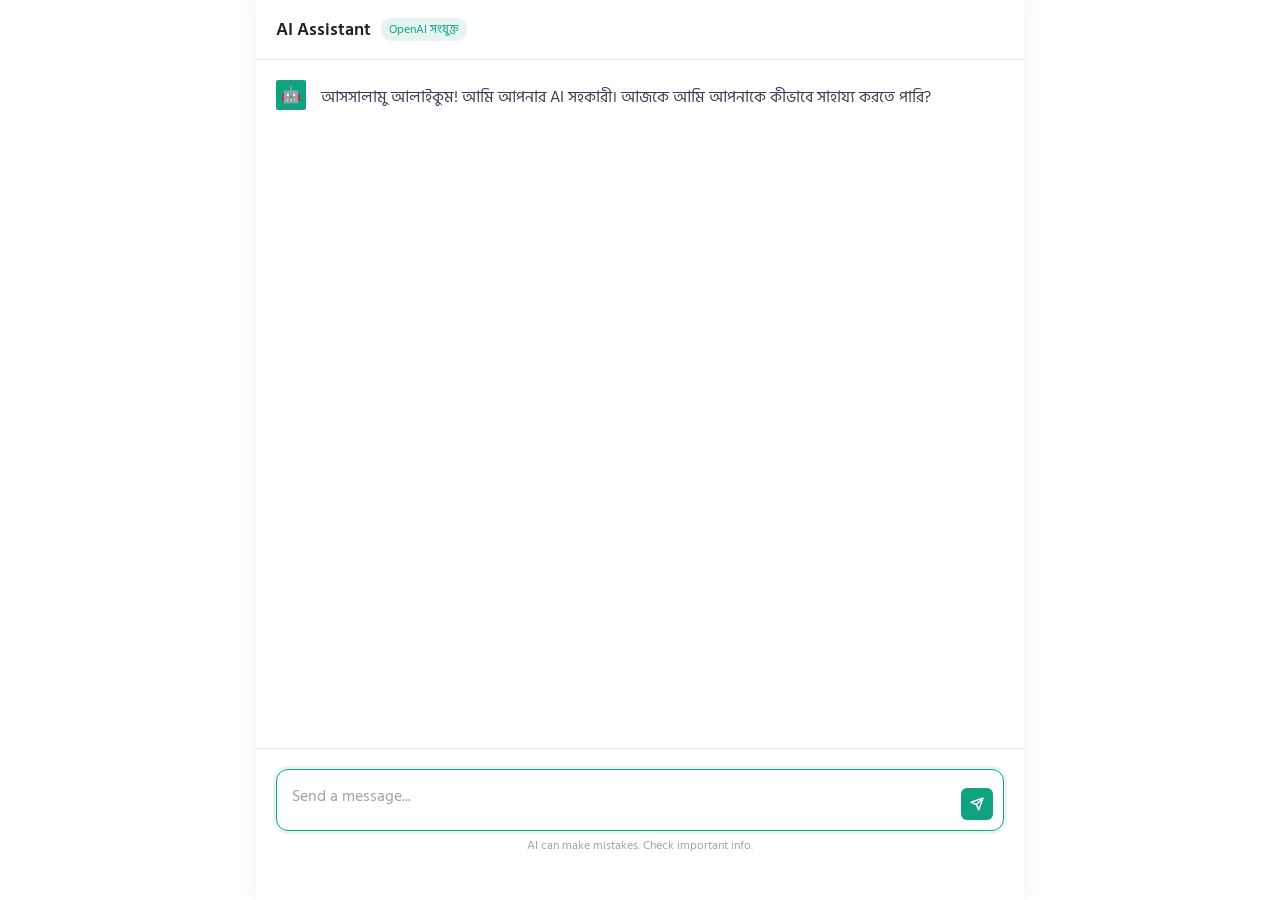
==== commit cf8a4b03: "Add files via upload" ====
--- a/index.html
+++ b/index.html
@@ -3,35 +3,30 @@
 <head>
     <meta charset="UTF-8">
     <meta name="viewport" content="width=device-width, initial-scale=1.0">
-    <title>AI Assistant - ChatGPT Style</title>
+    <title>AI Assistant - OpenAI API</title>
     <style>
-        /* ChatGPT-এর ফন্ট */
+        /* ChatGPT-এর মতো স্টাইল */
         @import url('https://fonts.googleapis.com/css2?family=Sora:wght@400;500;600&family=Hind+Siliguri:wght@400;500;700&display=swap');
 
-        * {
-            box-sizing: border-box;
-            margin: 0;
-            padding: 0;
-        }
+        * { box-sizing: border-box; margin: 0; padding: 0; }
 
         body {
             font-family: 'Hind Siliguri', 'Sora', sans-serif;
-            background: #ffffff; /* ChatGPT-এর মতো সাদা ব্যাকগ্রাউন্ড */
+            background: #ffffff;
             height: 100vh;
             display: flex;
             justify-content: center;
             align-items: center;
         }
 
-        /* Main Layout - ChatGPT-এর মতো ফুল স্ক্রিন */
         .chat-wrapper {
             width: 100%;
-            max-width: 768px; /* GPT-এর কনটেইনার width */
+            max-width: 768px;
             height: 100vh;
             background: #ffffff;
             display: flex;
             flex-direction: column;
-            box-shadow: 0 0 20px rgba(0,0,0,0.05); /* সামান্য শ্যাডো */
+            box-shadow: 0 0 20px rgba(0,0,0,0.05);
         }
 
         /* Header */
@@ -64,13 +59,6 @@
             border-radius: 10px;
         }
 
-        .header-right svg {
-            width: 20px;
-            height: 20px;
-            fill: #202123;
-            cursor: pointer;
-        }
-
         /* Chat Area */
         .chat-messages {
             flex: 1;
@@ -86,19 +74,12 @@
             display: flex;
             align-items: flex-start;
             gap: 15px;
-        }
-
-        /* User Message Layout (ডান দিকে) */
-        .message-row.user {
-            justify-content: flex-end;
-        }
-
-        /* AI Message Layout (বাম দিকে) */
-        .message-row.ai {
-            justify-content: flex-start;
-        }
-
-        /* Avatar */
+            animation: fadeIn 0.3s ease;
+        }
+
+        .message-row.user { justify-content: flex-end; }
+        .message-row.ai { justify-content: flex-start; }
+
         .avatar {
             width: 30px;
             height: 30px;
@@ -115,12 +96,11 @@
         }
 
         .avatar.user {
-            background: #5436da; /* ChatGPT-এর ইউজার Avatar কালার */
+            background: #5436da;
             color: white;
             font-size: 16px;
         }
 
-        /* Message Bubbles */
         .message-text {
             max-width: 100%;
             font-size: 16px;
@@ -137,7 +117,7 @@
             color: #202123;
         }
 
-        /* Typing Indicator (GPT-এর মতো) */
+        /* Typing Indicator */
         .typing-indicator {
             display: none;
             align-items: center;
@@ -162,7 +142,7 @@
             40% { transform: translateY(-5px); opacity: 1; }
         }
 
-        /* Input Area - ChatGPT-এর হুবহু */
+        /* Input Area */
         .input-area {
             background: #ffffff;
             padding: 20px 20px 30px 20px;
@@ -199,9 +179,7 @@
             color: #202123;
         }
 
-        textarea::placeholder {
-            color: #9ca3af;
-        }
+        textarea::placeholder { color: #9ca3af; }
 
         .send-btn {
             position: absolute;
@@ -220,44 +198,38 @@
             transition: background 0.2s;
         }
 
-        .send-btn:hover {
-            background: #0d8a6a;
-        }
-
-        /* Footer text */
+        .send-btn:hover { background: #0d8a6a; }
+
         .footer-text {
             text-align: center;
             font-size: 12px;
             color: #9ca3af;
             padding: 5px 0 15px 0;
         }
+
+        @keyframes fadeIn {
+            from { opacity: 0; transform: translateY(10px); }
+            to { opacity: 1; transform: translateY(0); }
+        }
     </style>
 </head>
 <body>
 
 <div class="chat-wrapper">
-    <!-- Header -->
     <div class="chat-header">
         <div class="header-left">
             <div class="model-name">AI Assistant</div>
-            <div class="online-status">অনলাইন</div>
-        </div>
-        <div class="header-right">
-            <!-- Chat Icon (GPT Style) -->
-            <svg viewBox="0 0 24 24"><path d="M12 2C6.48 2 2 6.48 2 12s4.48 10 10 10 10-4.48 10-10S17.52 2 12 2zm4.64 6.8c-.15 1.58-.8 3.42-2.05 4.85-.74.85-1.57 1.5-2.4 1.85.2-.85.8-2.2 1.5-3.35.75-1.25 1.7-2.5 2.95-3.35zm-6.07 3.24c-.55 1.7-1.4 3.6-2.2 4.65-.5-.55-1-1.2-1.35-1.9-.55-1.1-.9-2.5-.9-3.9 0-.5.05-1 .15-1.5.55 1.4 1.75 2.75 3.3 2.75zm-2.4-6.55c1.25-.8 2.9-1.25 4.4-1.25 1.45 0 2.9.4 4.15 1.1-1.7 1.15-3.4 2.65-4.35 4.5-.95 1.85-1.4 3.75-1.55 5.1-.65-.6-1.35-1.4-1.7-2.4-.45-1.25-.55-2.65-.15-4.05.25-.95.7-1.85 1.45-2.55zm7.55 3.15c1.15-1.4 2.65-2.5 4.15-3.05.45.9.75 1.95.75 3.05 0 2.15-.85 4.15-2.3 5.6-.3.3-.65.55-1 .8.1-.85.2-2 .05-3.2-.15-1.35-.55-2.6-1.65-3.2zm-4.7 8.85c.65-1.35 1.1-2.75 1.35-4.15.2-1.2.35-2.5.15-3.65.6-.35 1.25-.55 1.95-.65.85-.15 1.75 0 2.5.35.3.7.45 1.5.45 2.3 0 1.3-.35 2.6-1 3.7-.3.55-.6 1.05-1 1.5-1.3 1.45-3.2 2.35-5.35 2.35-.5 0-1-.05-1.5-.15.5-.55 1.25-1.55 2.25-2.7z"/></svg>
+            <div class="online-status">OpenAI সংযুক্ত</div>
         </div>
     </div>
 
-    <!-- Chat Area -->
     <div class="chat-messages" id="chatMessages">
-        <!-- Initial AI Message -->
         <div class="message-row ai">
             <div class="avatar ai">🤖</div>
             <div class="message-text">আসসালামু আলাইকুম! আমি আপনার AI সহকারী। আজকে আমি আপনাকে কীভাবে সাহায্য করতে পারি?</div>
         </div>
     </div>
 
-    <!-- Input Area -->
     <div class="input-area">
         <div class="input-box-wrapper">
             <textarea id="userInput" placeholder="Send a message..." rows="1" autofocus></textarea>
@@ -273,14 +245,15 @@
     const chatMessages = document.getElementById('chatMessages');
     const userInput = document.getElementById('userInput');
     
-    // Textarea-এর উচ্চতা অটো-এডজাস্ট করা (GPT-এর মতো)
+    // ⚠️ এখানে আপনার আসল API Key বসান
+    const API_KEY = "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"; 
+
     userInput.addEventListener('input', function() {
         this.style.height = 'auto';
         this.style.height = (this.scrollHeight) + 'px';
         if(this.value === '') this.style.height = 'auto';
     });
 
-    // Enter চাপলে সেন্ড, Shift+Enter চাপলে নতুন লাইন
     userInput.addEventListener('keypress', function (e) {
         if (e.key === 'Enter' && !e.shiftKey) {
             e.preventDefault();
@@ -288,11 +261,11 @@
         }
     });
 
-    function sendMessage() {
+    async function sendMessage() {
         const text = userInput.value.trim();
         if (text === "") return;
 
-        // ১. ইউজারের মেসেজ যোগ করা (ডান দিকে, Avatar সহ)
+        // 1. User Message
         const userRow = document.createElement('div');
         userRow.classList.add('message-row', 'user');
         userRow.innerHTML = `
@@ -304,7 +277,7 @@
         userInput.style.height = 'auto';
         scrollToBottom();
 
-        // ২. টাইপিং ইন্ডিকেটর দেখানো (AI বাম দিকে)
+        // 2. Typing Indicator
         const typingRow = document.createElement('div');
         typingRow.classList.add('message-row', 'ai');
         typingRow.innerHTML = `
@@ -316,30 +289,47 @@
         chatMessages.appendChild(typingRow);
         scrollToBottom();
 
-        // ৩. কিছুক্ষণ পর AI-এর উত্তর (ChatGPT-এর মতো সিমুলেশন)
-        setTimeout(() => {
-            chatMessages.removeChild(typingRow); // টাইপিং ইন্ডিকেটর সরানো
-            
-            let reply = "আপনার প্রশ্নটি খুবই গুরুত্বপূর্ণ। আমি এটি নিয়ে বিশ্লেষণ করছি। আপনি কি আরও নির্দিষ্ট করে বলতে পারবেন কী জানতে চান?";
-            
-            // সাধারণ রেসপন্স লজিক
-            if (text.toLowerCase().includes("ব্যবসা") || text.toLowerCase().includes("বিজনেস")) {
-                reply = "ব্যবসা শুরুর জন্য সবচেয়ে গুরুত্বপূর্ণ হলো একটি ভালো আইডিয়া এবং সঠিক মার্কেট রিসার্চ। আপনি কি স্টার্টআপ শুরু করতে চান, নাকি অনলাইন বিজনেস করতে চান?";
-            } else if (text.includes("হাই") || text.includes("hello") || text.includes("আসসালামু")) {
-                reply = "ওয়ালাইকুম আসসালাম! আমি ভালো আছি, আপনাকে সাহায্য করতে পেরে খুশি। আপনার সমস্যা কী?";
-            }
-
-            // নতুন AI মেসেজ তৈরি করা (বাম দিকে)
+        try {
+            // 3. OpenAI API Call
+            const response = await fetch('https://api.openai.com/v1/chat/completions', {
+                method: 'POST',
+                headers: {
+                    'Content-Type': 'application/json',
+                    'Authorization': `Bearer ${API_KEY}`
+                },
+                body: JSON.stringify({
+                    model: "gpt-3.5-turbo", // অথবা gpt-4o ব্যবহার করতে পারেন
+                    messages: [
+                        { role: "system", content: "You are a helpful assistant in Bengali." },
+                        { role: "user", content: text }
+                    ],
+                    temperature: 0.7
+                })
+            });
+
+            const data = await response.json();
+
+            // Remove typing indicator
+            chatMessages.removeChild(typingRow);
+
+            // 4. Show AI Reply
             const aiRow = document.createElement('div');
             aiRow.classList.add('message-row', 'ai');
             aiRow.innerHTML = `
                 <div class="avatar ai">🤖</div>
-                <div class="message-text">${reply}</div>
+                <div class="message-text">${data.choices[0].message.content}</div>
             `;
             chatMessages.appendChild(aiRow);
             scrollToBottom();
 
-        }, 1500); // ১.৫ সেকেন্ড পর উত্তর আসবে
+        } catch (error) {
+            chatMessages.removeChild(typingRow);
+            const errorRow = document.createElement('div');
+            errorRow.classList.add('message-row', 'ai');
+            errorRow.innerHTML = `<div class="avatar ai">🤖</div><div class="message-text" style="color:red;">দুঃখিত, API তে সমস্যা হচ্ছে। Localhost সার্ভার থেকে চালাচ্ছেন তো?</div>`;
+            chatMessages.appendChild(errorRow);
+            console.error("Error:", error);
+        }
     }
 
     function scrollToBottom() {
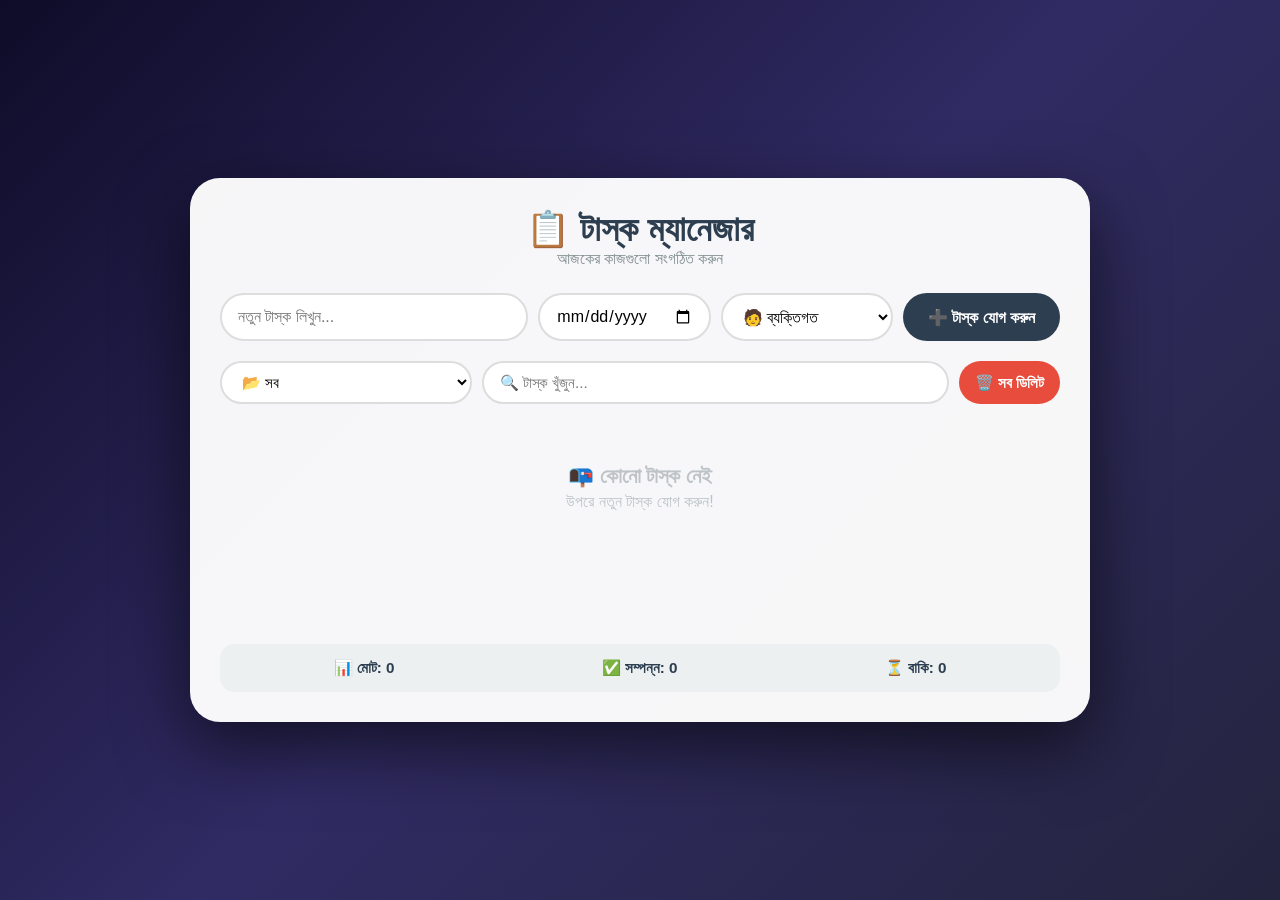
==== commit b0772973: "Add files via upload" ====
--- a/index.html
+++ b/index.html
@@ -3,339 +3,57 @@
 <head>
     <meta charset="UTF-8">
     <meta name="viewport" content="width=device-width, initial-scale=1.0">
-    <title>AI Assistant - OpenAI API</title>
-    <style>
-        /* ChatGPT-এর মতো স্টাইল */
-        @import url('https://fonts.googleapis.com/css2?family=Sora:wght@400;500;600&family=Hind+Siliguri:wght@400;500;700&display=swap');
-
-        * { box-sizing: border-box; margin: 0; padding: 0; }
-
-        body {
-            font-family: 'Hind Siliguri', 'Sora', sans-serif;
-            background: #ffffff;
-            height: 100vh;
-            display: flex;
-            justify-content: center;
-            align-items: center;
-        }
-
-        .chat-wrapper {
-            width: 100%;
-            max-width: 768px;
-            height: 100vh;
-            background: #ffffff;
-            display: flex;
-            flex-direction: column;
-            box-shadow: 0 0 20px rgba(0,0,0,0.05);
-        }
-
-        /* Header */
-        .chat-header {
-            padding: 15px 20px;
-            border-bottom: 1px solid #e5e5e5;
-            display: flex;
-            align-items: center;
-            justify-content: space-between;
-            background: #ffffff;
-        }
-
-        .header-left {
-            display: flex;
-            align-items: center;
-            gap: 10px;
-        }
-
-        .model-name {
-            font-size: 18px;
-            font-weight: 600;
-            color: #202123;
-        }
-
-        .online-status {
-            font-size: 12px;
-            color: #10a37f;
-            background: #e6f4f1;
-            padding: 2px 8px;
-            border-radius: 10px;
-        }
-
-        /* Chat Area */
-        .chat-messages {
-            flex: 1;
-            padding: 20px;
-            overflow-y: auto;
-            display: flex;
-            flex-direction: column;
-            gap: 25px;
-            background: #ffffff;
-        }
-
-        .message-row {
-            display: flex;
-            align-items: flex-start;
-            gap: 15px;
-            animation: fadeIn 0.3s ease;
-        }
-
-        .message-row.user { justify-content: flex-end; }
-        .message-row.ai { justify-content: flex-start; }
-
-        .avatar {
-            width: 30px;
-            height: 30px;
-            border-radius: 2px;
-            display: flex;
-            justify-content: center;
-            align-items: center;
-        }
-
-        .avatar.ai {
-            background: #10a37f;
-            color: white;
-            font-size: 16px;
-        }
-
-        .avatar.user {
-            background: #5436da;
-            color: white;
-            font-size: 16px;
-        }
-
-        .message-text {
-            max-width: 100%;
-            font-size: 16px;
-            line-height: 1.7;
-            color: #374151;
-            padding-top: 4px;
-            white-space: pre-wrap;
-        }
-
-        .user .message-text {
-            background: #f4f4f4;
-            padding: 10px 15px;
-            border-radius: 8px;
-            color: #202123;
-        }
-
-        /* Typing Indicator */
-        .typing-indicator {
-            display: none;
-            align-items: center;
-            gap: 5px;
-            padding-top: 5px;
-        }
-
-        .typing-indicator span {
-            width: 8px;
-            height: 8px;
-            background: #10a37f;
-            border-radius: 50%;
-            display: inline-block;
-            animation: bounce 1.4s infinite ease-in-out both;
-        }
-
-        .typing-indicator span:nth-child(1) { animation-delay: -0.32s; }
-        .typing-indicator span:nth-child(2) { animation-delay: -0.16s; }
-
-        @keyframes bounce {
-            0%, 80%, 100% { transform: translateY(0); opacity: 0.5; }
-            40% { transform: translateY(-5px); opacity: 1; }
-        }
-
-        /* Input Area */
-        .input-area {
-            background: #ffffff;
-            padding: 20px 20px 30px 20px;
-            border-top: 1px solid #e5e5e5;
-        }
-
-        .input-box-wrapper {
-            position: relative;
-            max-width: 768px;
-            margin: 0 auto;
-            border: 1px solid #d1d5db;
-            border-radius: 12px;
-            box-shadow: 0 0 10px rgba(0,0,0,0.05);
-            background: #ffffff;
-            transition: border-color 0.2s, box-shadow 0.2s;
-        }
-
-        .input-box-wrapper:focus-within {
-            border-color: #10a37f;
-            box-shadow: 0 0 0 3px rgba(16, 163, 127, 0.1);
-        }
-
-        textarea {
-            width: 100%;
-            padding: 14px 50px 14px 15px;
-            border: none;
-            outline: none;
-            background: transparent;
-            font-family: inherit;
-            font-size: 16px;
-            line-height: 1.5;
-            resize: none;
-            max-height: 200px;
-            color: #202123;
-        }
-
-        textarea::placeholder { color: #9ca3af; }
-
-        .send-btn {
-            position: absolute;
-            right: 10px;
-            bottom: 10px;
-            background: #10a37f;
-            color: white;
-            border: none;
-            width: 32px;
-            height: 32px;
-            border-radius: 6px;
-            cursor: pointer;
-            display: flex;
-            justify-content: center;
-            align-items: center;
-            transition: background 0.2s;
-        }
-
-        .send-btn:hover { background: #0d8a6a; }
-
-        .footer-text {
-            text-align: center;
-            font-size: 12px;
-            color: #9ca3af;
-            padding: 5px 0 15px 0;
-        }
-
-        @keyframes fadeIn {
-            from { opacity: 0; transform: translateY(10px); }
-            to { opacity: 1; transform: translateY(0); }
-        }
-    </style>
+    <title>টাস্ক ম্যানেজার</title>
+    <link rel="stylesheet" href="style.css">
 </head>
 <body>
 
-<div class="chat-wrapper">
-    <div class="chat-header">
-        <div class="header-left">
-            <div class="model-name">AI Assistant</div>
-            <div class="online-status">OpenAI সংযুক্ত</div>
+    <div class="container">
+        <!-- হেডার -->
+        <header>
+            <h1>📋 টাস্ক ম্যানেজার</h1>
+            <p>আজকের কাজগুলো সংগঠিত করুন</p>
+        </header>
+
+        <!-- টাস্ক ইনপুট ফর্ম -->
+        <div class="task-form">
+            <input type="text" id="taskInput" placeholder="নতুন টাস্ক লিখুন...">
+            <input type="date" id="taskDate">
+            <select id="taskCategory">
+                <option value="ব্যক্তিগত">🧑 ব্যক্তিগত</option>
+                <option value="অফিস">💼 অফিস</option>
+                <option value="শিক্ষা">📚 শিক্ষা</option>
+                <option value="স্বাস্থ্য">🏃 স্বাস্থ্য</option>
+            </select>
+            <button id="addTaskBtn">➕ টাস্ক যোগ করুন</button>
+        </div>
+
+        <!-- ফিল্টার ও সার্চ -->
+        <div class="filter-section">
+            <select id="filterCategory">
+                <option value="সব">📂 সব</option>
+                <option value="ব্যক্তিগত">🧑 ব্যক্তিগত</option>
+                <option value="অফিস">💼 অফিস</option>
+                <option value="শিক্ষা">📚 শিক্ষা</option>
+                <option value="স্বাস্থ্য">🏃 স্বাস্থ্য</option>
+            </select>
+            <input type="text" id="searchInput" placeholder="🔍 টাস্ক খুঁজুন...">
+            <button id="clearAllBtn">🗑️ সব ডিলিট</button>
+        </div>
+
+        <!-- টাস্ক লিস্ট -->
+        <div id="taskList" class="task-list">
+            <!-- টাস্ক এখানে ডায়নামিকভাবে দেখাবে -->
+        </div>
+
+        <!-- টাস্ক কাউন্ট -->
+        <div class="task-stats">
+            <span>📊 মোট: <span id="totalTasks">0</span></span>
+            <span>✅ সম্পন্ন: <span id="completedTasks">0</span></span>
+            <span>⏳ বাকি: <span id="pendingTasks">0</span></span>
         </div>
     </div>
 
-    <div class="chat-messages" id="chatMessages">
-        <div class="message-row ai">
-            <div class="avatar ai">🤖</div>
-            <div class="message-text">আসসালামু আলাইকুম! আমি আপনার AI সহকারী। আজকে আমি আপনাকে কীভাবে সাহায্য করতে পারি?</div>
-        </div>
-    </div>
-
-    <div class="input-area">
-        <div class="input-box-wrapper">
-            <textarea id="userInput" placeholder="Send a message..." rows="1" autofocus></textarea>
-            <button class="send-btn" onclick="sendMessage()">
-                <svg width="14" height="14" viewBox="0 0 24 24" fill="none" stroke="currentColor" stroke-width="2.5" stroke-linecap="round" stroke-linejoin="round"><line x1="22" y1="2" x2="11" y2="13"></line><polygon points="22 2 15 22 11 13 2 9 22 2"></polygon></svg>
-            </button>
-        </div>
-        <div class="footer-text">AI can make mistakes. Check important info.</div>
-    </div>
-</div>
-
-<script>
-    const chatMessages = document.getElementById('chatMessages');
-    const userInput = document.getElementById('userInput');
-    
-    // ⚠️ এখানে আপনার আসল API Key বসান
-    const API_KEY = "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"; 
-
-    userInput.addEventListener('input', function() {
-        this.style.height = 'auto';
-        this.style.height = (this.scrollHeight) + 'px';
-        if(this.value === '') this.style.height = 'auto';
-    });
-
-    userInput.addEventListener('keypress', function (e) {
-        if (e.key === 'Enter' && !e.shiftKey) {
-            e.preventDefault();
-            sendMessage();
-        }
-    });
-
-    async function sendMessage() {
-        const text = userInput.value.trim();
-        if (text === "") return;
-
-        // 1. User Message
-        const userRow = document.createElement('div');
-        userRow.classList.add('message-row', 'user');
-        userRow.innerHTML = `
-            <div class="message-text">${text}</div>
-            <div class="avatar user">👤</div>
-        `;
-        chatMessages.appendChild(userRow);
-        userInput.value = '';
-        userInput.style.height = 'auto';
-        scrollToBottom();
-
-        // 2. Typing Indicator
-        const typingRow = document.createElement('div');
-        typingRow.classList.add('message-row', 'ai');
-        typingRow.innerHTML = `
-            <div class="avatar ai">🤖</div>
-            <div class="typing-indicator" style="display:flex;">
-                <span></span><span></span><span></span>
-            </div>
-        `;
-        chatMessages.appendChild(typingRow);
-        scrollToBottom();
-
-        try {
-            // 3. OpenAI API Call
-            const response = await fetch('https://api.openai.com/v1/chat/completions', {
-                method: 'POST',
-                headers: {
-                    'Content-Type': 'application/json',
-                    'Authorization': `Bearer ${API_KEY}`
-                },
-                body: JSON.stringify({
-                    model: "gpt-3.5-turbo", // অথবা gpt-4o ব্যবহার করতে পারেন
-                    messages: [
-                        { role: "system", content: "You are a helpful assistant in Bengali." },
-                        { role: "user", content: text }
-                    ],
-                    temperature: 0.7
-                })
-            });
-
-            const data = await response.json();
-
-            // Remove typing indicator
-            chatMessages.removeChild(typingRow);
-
-            // 4. Show AI Reply
-            const aiRow = document.createElement('div');
-            aiRow.classList.add('message-row', 'ai');
-            aiRow.innerHTML = `
-                <div class="avatar ai">🤖</div>
-                <div class="message-text">${data.choices[0].message.content}</div>
-            `;
-            chatMessages.appendChild(aiRow);
-            scrollToBottom();
-
-        } catch (error) {
-            chatMessages.removeChild(typingRow);
-            const errorRow = document.createElement('div');
-            errorRow.classList.add('message-row', 'ai');
-            errorRow.innerHTML = `<div class="avatar ai">🤖</div><div class="message-text" style="color:red;">দুঃখিত, API তে সমস্যা হচ্ছে। Localhost সার্ভার থেকে চালাচ্ছেন তো?</div>`;
-            chatMessages.appendChild(errorRow);
-            console.error("Error:", error);
-        }
-    }
-
-    function scrollToBottom() {
-        chatMessages.scrollTop = chatMessages.scrollHeight;
-    }
-</script>
-
+    <script src="script.js"></script>
 </body>
 </html>
--- a/style.css
+++ b/style.css
@@ -0,0 +1,317 @@
+/* ============================================
+   বেসিক রিসেট
+   ============================================ */
+* {
+    margin: 0;
+    padding: 0;
+    box-sizing: border-box;
+    font-family: 'Segoe UI', Tahoma, sans-serif;
+}
+
+body {
+    background: linear-gradient(135deg, #0f0c29, #302b63, #24243e);
+    min-height: 100vh;
+    display: flex;
+    justify-content: center;
+    align-items: center;
+    padding: 20px;
+}
+
+.container {
+    max-width: 900px;
+    width: 100%;
+    background: rgba(255, 255, 255, 0.96);
+    border-radius: 30px;
+    padding: 30px;
+    box-shadow: 0 25px 70px rgba(0,0,0,0.6);
+}
+
+/* ============================================
+   হেডার
+   ============================================ */
+header {
+    text-align: center;
+    margin-bottom: 25px;
+}
+
+header h1 {
+    font-size: 2.2rem;
+    color: #2c3e50;
+}
+
+header p {
+    color: #7f8c8d;
+    font-size: 1rem;
+}
+
+/* ============================================
+   টাস্ক ফর্ম
+   ============================================ */
+.task-form {
+    display: flex;
+    flex-wrap: wrap;
+    gap: 10px;
+    margin-bottom: 20px;
+}
+
+.task-form input,
+.task-form select,
+.task-form button {
+    padding: 12px 16px;
+    border-radius: 50px;
+    border: 2px solid #ddd;
+    font-size: 1rem;
+    transition: 0.3s;
+}
+
+.task-form input:focus,
+.task-form select:focus {
+    border-color: #3498db;
+    outline: none;
+    box-shadow: 0 0 0 3px rgba(52,152,219,0.2);
+}
+
+.task-form #taskInput {
+    flex: 2;
+    min-width: 180px;
+}
+
+.task-form #taskDate {
+    flex: 1;
+    min-width: 140px;
+}
+
+.task-form #taskCategory {
+    flex: 1;
+    min-width: 120px;
+    background: white;
+}
+
+.task-form #addTaskBtn {
+    background: #2c3e50;
+    color: white;
+    border: none;
+    padding: 12px 25px;
+    cursor: pointer;
+    font-weight: 600;
+    flex: 0 1 auto;
+}
+
+.task-form #addTaskBtn:hover {
+    background: #34495e;
+    transform: scale(1.02);
+}
+
+/* ============================================
+   ফিল্টার সেকশন
+   ============================================ */
+.filter-section {
+    display: flex;
+    flex-wrap: wrap;
+    gap: 10px;
+    margin-bottom: 20px;
+}
+
+.filter-section select,
+.filter-section input,
+.filter-section button {
+    padding: 10px 16px;
+    border-radius: 50px;
+    border: 2px solid #ddd;
+    font-size: 0.95rem;
+    transition: 0.3s;
+}
+
+.filter-section #filterCategory {
+    flex: 1;
+    min-width: 120px;
+    background: white;
+}
+
+.filter-section #searchInput {
+    flex: 2;
+    min-width: 150px;
+}
+
+.filter-section #clearAllBtn {
+    background: #e74c3c;
+    color: white;
+    border: none;
+    cursor: pointer;
+    font-weight: 600;
+}
+
+.filter-section #clearAllBtn:hover {
+    background: #c0392b;
+}
+
+/* ============================================
+   টাস্ক লিস্ট
+   ============================================ */
+.task-list {
+    min-height: 200px;
+    margin-bottom: 20px;
+}
+
+.task-item {
+    display: flex;
+    justify-content: space-between;
+    align-items: center;
+    background: #f8f9fa;
+    padding: 14px 18px;
+    border-radius: 15px;
+    margin-bottom: 10px;
+    border-left: 5px solid #3498db;
+    animation: slideIn 0.3s ease;
+    transition: 0.3s;
+}
+
+.task-item:hover {
+    background: #edf2f7;
+    transform: translateX(5px);
+}
+
+@keyframes slideIn {
+    from { opacity: 0; transform: translateY(-10px); }
+    to { opacity: 1; transform: translateY(0); }
+}
+
+.task-item.completed {
+    border-left-color: #27ae60;
+    opacity: 0.7;
+}
+
+.task-item.completed .task-text {
+    text-decoration: line-through;
+    color: #7f8c8d;
+}
+
+.task-info {
+    display: flex;
+    flex-direction: column;
+    gap: 4px;
+    flex: 1;
+}
+
+.task-text {
+    font-weight: 600;
+    color: #2c3e50;
+    font-size: 1.05rem;
+}
+
+.task-meta {
+    display: flex;
+    gap: 12px;
+    font-size: 0.85rem;
+    color: #7f8c8d;
+}
+
+.task-meta .category {
+    background: #ecf0f1;
+    padding: 2px 12px;
+    border-radius: 50px;
+    font-weight: 500;
+}
+
+.task-actions {
+    display: flex;
+    gap: 8px;
+    flex-wrap: wrap;
+}
+
+.task-actions button {
+    padding: 6px 14px;
+    border: none;
+    border-radius: 50px;
+    font-size: 0.85rem;
+    cursor: pointer;
+    font-weight: 500;
+    transition: 0.3s;
+}
+
+.task-actions .complete-btn {
+    background: #27ae60;
+    color: white;
+}
+
+.task-actions .complete-btn:hover {
+    background: #229954;
+}
+
+.task-actions .edit-btn {
+    background: #f39c12;
+    color: white;
+}
+
+.task-actions .edit-btn:hover {
+    background: #d68910;
+}
+
+.task-actions .delete-btn {
+    background: #e74c3c;
+    color: white;
+}
+
+.task-actions .delete-btn:hover {
+    background: #c0392b;
+}
+
+/* ============================================
+   টাস্ক স্ট্যাটস
+   ============================================ */
+.task-stats {
+    display: flex;
+    justify-content: space-around;
+    flex-wrap: wrap;
+    gap: 10px;
+    padding: 15px;
+    background: #ecf0f1;
+    border-radius: 15px;
+    font-weight: 600;
+    color: #2c3e50;
+}
+
+.task-stats span {
+    font-size: 0.95rem;
+}
+
+/* ============================================
+   খালি অবস্থা
+   ============================================ */
+.empty-state {
+    text-align: center;
+    padding: 40px 20px;
+    color: #bdc3c7;
+}
+
+.empty-state h3 {
+    font-size: 1.3rem;
+    margin-bottom: 5px;
+}
+
+/* ============================================
+   মোবাইল রেসপন্সিভ
+   ============================================ */
+@media (max-width: 600px) {
+    .container { padding: 15px; }
+    header h1 { font-size: 1.6rem; }
+    .task-form input,
+    .task-form select,
+    .task-form button {
+        font-size: 0.9rem;
+        padding: 10px 14px;
+    }
+    .task-item {
+        flex-direction: column;
+        align-items: stretch;
+        gap: 8px;
+    }
+    .task-actions {
+        justify-content: flex-end;
+    }
+    .task-stats {
+        flex-direction: column;
+        align-items: center;
+        gap: 5px;
+    }
+}
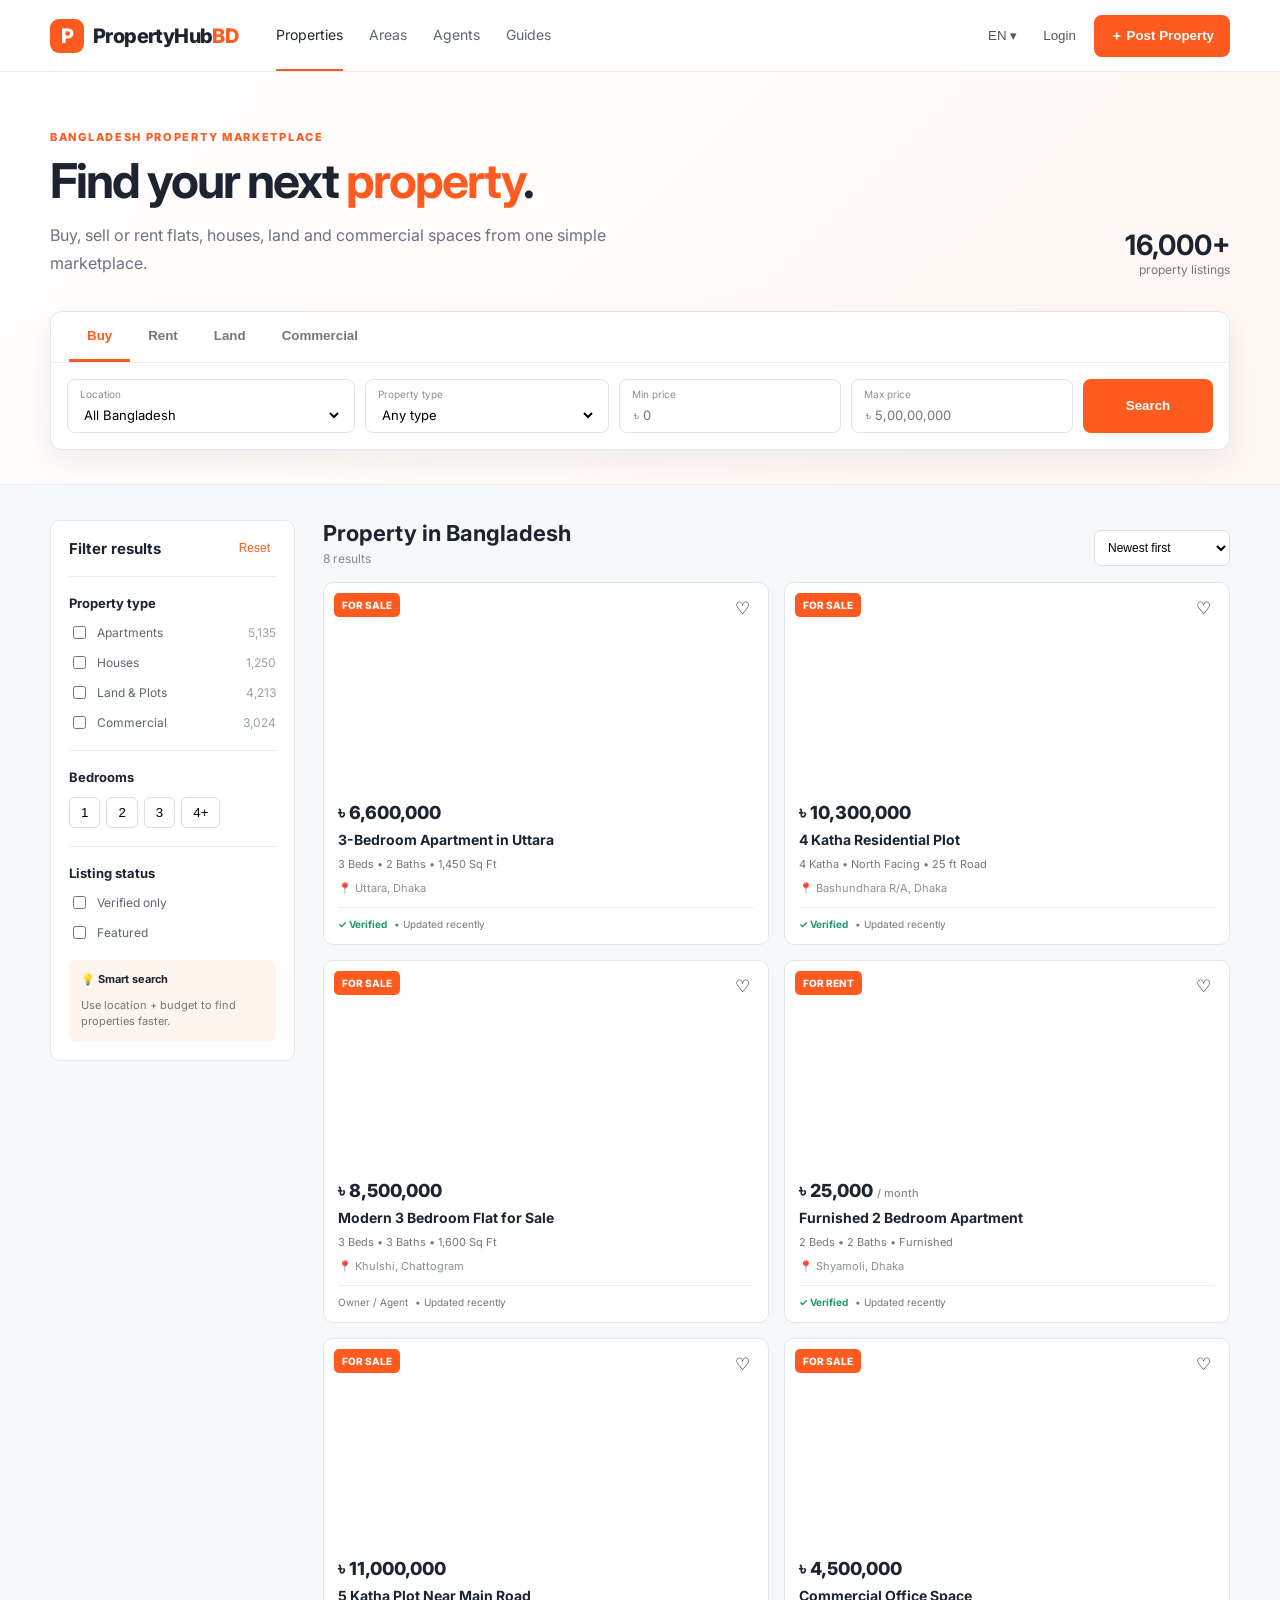
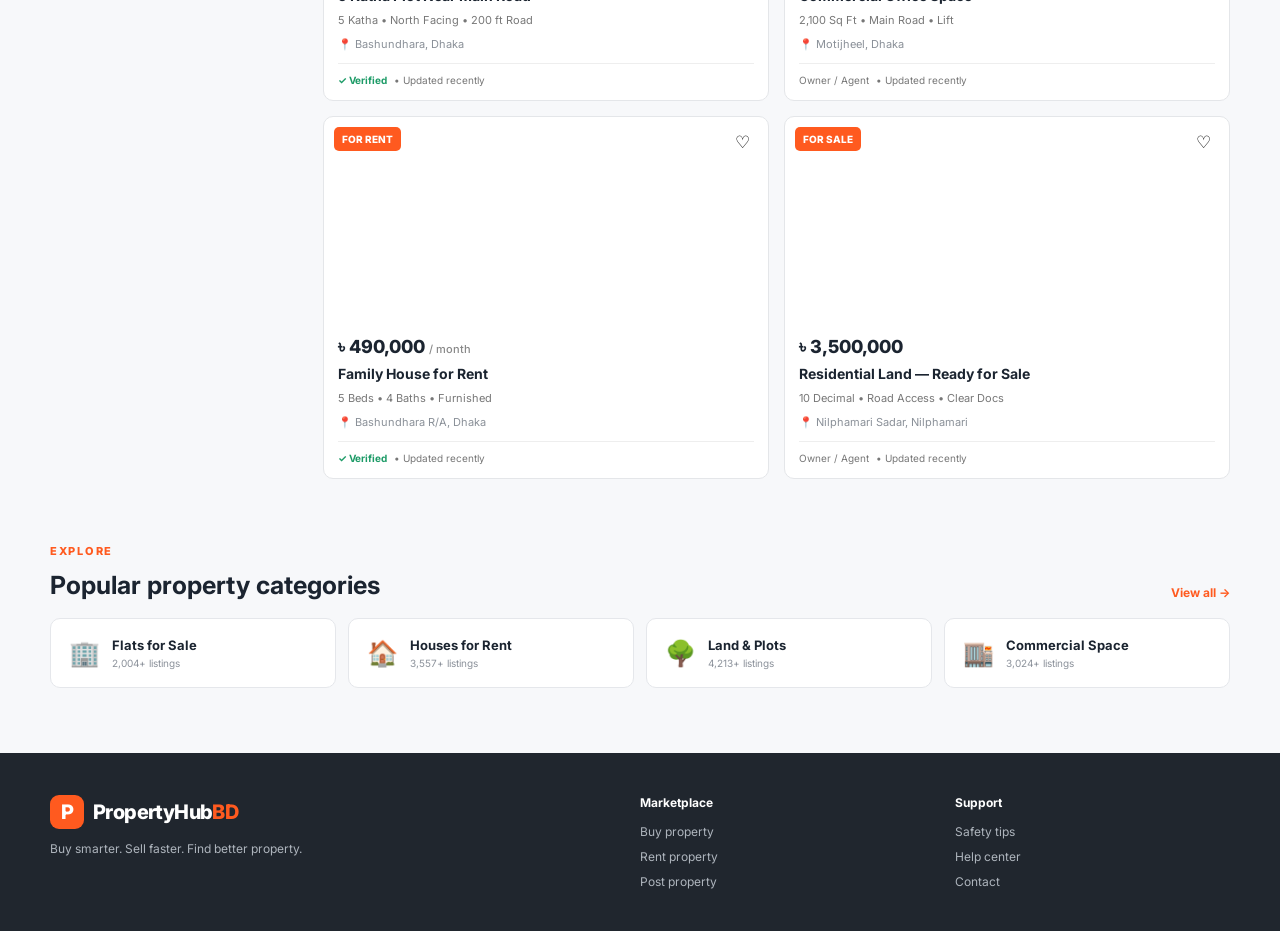
==== commit 5de5c202: "Add files via upload" ====
--- a/index.html
+++ b/index.html
@@ -1,59 +1,94 @@
-<!DOCTYPE html>
-<html lang="bn">
-<head>
-    <meta charset="UTF-8">
-    <meta name="viewport" content="width=device-width, initial-scale=1.0">
-    <title>টাস্ক ম্যানেজার</title>
-    <link rel="stylesheet" href="style.css">
-</head>
-<body>
-
-    <div class="container">
-        <!-- হেডার -->
-        <header>
-            <h1>📋 টাস্ক ম্যানেজার</h1>
-            <p>আজকের কাজগুলো সংগঠিত করুন</p>
-        </header>
-
-        <!-- টাস্ক ইনপুট ফর্ম -->
-        <div class="task-form">
-            <input type="text" id="taskInput" placeholder="নতুন টাস্ক লিখুন...">
-            <input type="date" id="taskDate">
-            <select id="taskCategory">
-                <option value="ব্যক্তিগত">🧑 ব্যক্তিগত</option>
-                <option value="অফিস">💼 অফিস</option>
-                <option value="শিক্ষা">📚 শিক্ষা</option>
-                <option value="স্বাস্থ্য">🏃 স্বাস্থ্য</option>
-            </select>
-            <button id="addTaskBtn">➕ টাস্ক যোগ করুন</button>
-        </div>
-
-        <!-- ফিল্টার ও সার্চ -->
-        <div class="filter-section">
-            <select id="filterCategory">
-                <option value="সব">📂 সব</option>
-                <option value="ব্যক্তিগত">🧑 ব্যক্তিগত</option>
-                <option value="অফিস">💼 অফিস</option>
-                <option value="শিক্ষা">📚 শিক্ষা</option>
-                <option value="স্বাস্থ্য">🏃 স্বাস্থ্য</option>
-            </select>
-            <input type="text" id="searchInput" placeholder="🔍 টাস্ক খুঁজুন...">
-            <button id="clearAllBtn">🗑️ সব ডিলিট</button>
-        </div>
-
-        <!-- টাস্ক লিস্ট -->
-        <div id="taskList" class="task-list">
-            <!-- টাস্ক এখানে ডায়নামিকভাবে দেখাবে -->
-        </div>
-
-        <!-- টাস্ক কাউন্ট -->
-        <div class="task-stats">
-            <span>📊 মোট: <span id="totalTasks">0</span></span>
-            <span>✅ সম্পন্ন: <span id="completedTasks">0</span></span>
-            <span>⏳ বাকি: <span id="pendingTasks">0</span></span>
-        </div>
-    </div>
-
-    <script src="script.js"></script>
-</body>
-</html>+<!DOCTYPE html>
+<html lang="en">
+<head>
+  <meta charset="UTF-8" />
+  <meta name="viewport" content="width=device-width, initial-scale=1.0" />
+  <title>PropertyHub BD — Real Estate Marketplace</title>
+  <meta name="description" content="A Bangladesh real estate marketplace UI inspired by classified property websites." />
+  <link rel="preconnect" href="https://fonts.googleapis.com">
+  <link rel="preconnect" href="https://fonts.gstatic.com" crossorigin>
+  <link href="https://fonts.googleapis.com/css2?family=Inter:wght@400;500;600;700;800&display=swap" rel="stylesheet">
+  <link rel="stylesheet" href="style.css" />
+</head>
+<body>
+  <header class="topbar">
+    <div class="container nav">
+      <a class="brand" href="#"><span class="brand-mark">P</span><span>PropertyHub<span class="bd">BD</span></span></a>
+      <nav class="nav-links">
+        <a class="active" href="#properties">Properties</a>
+        <a href="#areas">Areas</a>
+        <a href="#agents">Agents</a>
+        <a href="#guides">Guides</a>
+      </nav>
+      <div class="nav-actions">
+        <button class="lang">EN ▾</button>
+        <button class="login">Login</button>
+        <button class="post-btn" onclick="openPostModal()">＋ Post Property</button>
+      </div>
+    </div>
+  </header>
+
+  <main>
+    <section class="hero">
+      <div class="container hero-inner">
+        <div>
+          <p class="eyebrow">BANGLADESH PROPERTY MARKETPLACE</p>
+          <h1>Find your next <span>property</span>.</h1>
+          <p class="hero-copy">Buy, sell or rent flats, houses, land and commercial spaces from one simple marketplace.</p>
+        </div>
+        <div class="hero-stat"><strong>16,000+</strong><span>property listings</span></div>
+      </div>
+      <div class="container search-panel">
+        <div class="search-tabs">
+          <button class="tab active" data-mode="buy">Buy</button>
+          <button class="tab" data-mode="rent">Rent</button>
+          <button class="tab" data-mode="land">Land</button>
+          <button class="tab" data-mode="commercial">Commercial</button>
+        </div>
+        <div class="search-grid">
+          <label><span>Location</span><select id="location"><option value="">All Bangladesh</option><option>Dhaka</option><option>Chattogram</option><option>Nilphamari</option><option>Rajshahi</option><option>Sylhet</option></select></label>
+          <label><span>Property type</span><select id="type"><option value="">Any type</option><option>Apartment</option><option>House</option><option>Land</option><option>Commercial</option></select></label>
+          <label><span>Min price</span><input id="minPrice" type="number" placeholder="৳ 0" /></label>
+          <label><span>Max price</span><input id="maxPrice" type="number" placeholder="৳ 5,00,00,000" /></label>
+          <button class="search-btn" onclick="filterProperties()">Search</button>
+        </div>
+      </div>
+    </section>
+
+    <section class="container content" id="properties">
+      <aside class="filters">
+        <div class="filter-head"><h3>Filter results</h3><button onclick="resetFilters()">Reset</button></div>
+        <div class="filter-block"><h4>Property type</h4>
+          <label class="check"><input class="type-check" value="Apartment" type="checkbox"> Apartments <span>5,135</span></label>
+          <label class="check"><input class="type-check" value="House" type="checkbox"> Houses <span>1,250</span></label>
+          <label class="check"><input class="type-check" value="Land" type="checkbox"> Land & Plots <span>4,213</span></label>
+          <label class="check"><input class="type-check" value="Commercial" type="checkbox"> Commercial <span>3,024</span></label>
+        </div>
+        <div class="filter-block"><h4>Bedrooms</h4><div class="chips"><button>1</button><button>2</button><button>3</button><button>4+</button></div></div>
+        <div class="filter-block"><h4>Listing status</h4><label class="check"><input type="checkbox"> Verified only</label><label class="check"><input type="checkbox"> Featured</label></div>
+        <div class="tip"><strong>💡 Smart search</strong><p>Use location + budget to find properties faster.</p></div>
+      </aside>
+
+      <section class="results">
+        <div class="results-head"><div><h2>Property in Bangladesh</h2><p id="resultCount">20 results</p></div><select id="sort" onchange="sortProperties()"><option value="new">Newest first</option><option value="low">Price: Low to high</option><option value="high">Price: High to low</option></select></div>
+        <div class="listing-grid" id="listingGrid"></div>
+      </section>
+    </section>
+
+    <section class="container categories" id="areas">
+      <div class="section-title"><div><p class="eyebrow">EXPLORE</p><h2>Popular property categories</h2></div><a href="#properties">View all →</a></div>
+      <div class="category-grid">
+        <div class="category"><span>🏢</span><div><b>Flats for Sale</b><small>2,004+ listings</small></div></div>
+        <div class="category"><span>🏠</span><div><b>Houses for Rent</b><small>3,557+ listings</small></div></div>
+        <div class="category"><span>🌳</span><div><b>Land & Plots</b><small>4,213+ listings</small></div></div>
+        <div class="category"><span>🏬</span><div><b>Commercial Space</b><small>3,024+ listings</small></div></div>
+      </div>
+    </section>
+  </main>
+
+  <footer id="guides"><div class="container footer"><div><a class="brand" href="#"><span class="brand-mark">P</span><span>PropertyHub<span class="bd">BD</span></span></a><p>Buy smarter. Sell faster. Find better property.</p></div><div><b>Marketplace</b><a href="#">Buy property</a><a href="#">Rent property</a><a href="#">Post property</a></div><div><b>Support</b><a href="#">Safety tips</a><a href="#">Help center</a><a href="#">Contact</a></div></div></footer>
+
+  <div class="modal" id="postModal"><div class="modal-card"><button class="close" onclick="closePostModal()">×</button><h2>Post your property</h2><p>Demo form — connect this to your backend later.</p><input placeholder="Property title"><input placeholder="Location"><input placeholder="Price"><select><option>Apartment</option><option>House</option><option>Land</option><option>Commercial</option></select><button class="search-btn">Continue</button></div></div>
+  <script src="script.js"></script>
+</body>
+</html>
--- a/style.css
+++ b/style.css
@@ -1,317 +1 @@
-/* ============================================
-   বেসিক রিসেট
-   ============================================ */
-* {
-    margin: 0;
-    padding: 0;
-    box-sizing: border-box;
-    font-family: 'Segoe UI', Tahoma, sans-serif;
-}
-
-body {
-    background: linear-gradient(135deg, #0f0c29, #302b63, #24243e);
-    min-height: 100vh;
-    display: flex;
-    justify-content: center;
-    align-items: center;
-    padding: 20px;
-}
-
-.container {
-    max-width: 900px;
-    width: 100%;
-    background: rgba(255, 255, 255, 0.96);
-    border-radius: 30px;
-    padding: 30px;
-    box-shadow: 0 25px 70px rgba(0,0,0,0.6);
-}
-
-/* ============================================
-   হেডার
-   ============================================ */
-header {
-    text-align: center;
-    margin-bottom: 25px;
-}
-
-header h1 {
-    font-size: 2.2rem;
-    color: #2c3e50;
-}
-
-header p {
-    color: #7f8c8d;
-    font-size: 1rem;
-}
-
-/* ============================================
-   টাস্ক ফর্ম
-   ============================================ */
-.task-form {
-    display: flex;
-    flex-wrap: wrap;
-    gap: 10px;
-    margin-bottom: 20px;
-}
-
-.task-form input,
-.task-form select,
-.task-form button {
-    padding: 12px 16px;
-    border-radius: 50px;
-    border: 2px solid #ddd;
-    font-size: 1rem;
-    transition: 0.3s;
-}
-
-.task-form input:focus,
-.task-form select:focus {
-    border-color: #3498db;
-    outline: none;
-    box-shadow: 0 0 0 3px rgba(52,152,219,0.2);
-}
-
-.task-form #taskInput {
-    flex: 2;
-    min-width: 180px;
-}
-
-.task-form #taskDate {
-    flex: 1;
-    min-width: 140px;
-}
-
-.task-form #taskCategory {
-    flex: 1;
-    min-width: 120px;
-    background: white;
-}
-
-.task-form #addTaskBtn {
-    background: #2c3e50;
-    color: white;
-    border: none;
-    padding: 12px 25px;
-    cursor: pointer;
-    font-weight: 600;
-    flex: 0 1 auto;
-}
-
-.task-form #addTaskBtn:hover {
-    background: #34495e;
-    transform: scale(1.02);
-}
-
-/* ============================================
-   ফিল্টার সেকশন
-   ============================================ */
-.filter-section {
-    display: flex;
-    flex-wrap: wrap;
-    gap: 10px;
-    margin-bottom: 20px;
-}
-
-.filter-section select,
-.filter-section input,
-.filter-section button {
-    padding: 10px 16px;
-    border-radius: 50px;
-    border: 2px solid #ddd;
-    font-size: 0.95rem;
-    transition: 0.3s;
-}
-
-.filter-section #filterCategory {
-    flex: 1;
-    min-width: 120px;
-    background: white;
-}
-
-.filter-section #searchInput {
-    flex: 2;
-    min-width: 150px;
-}
-
-.filter-section #clearAllBtn {
-    background: #e74c3c;
-    color: white;
-    border: none;
-    cursor: pointer;
-    font-weight: 600;
-}
-
-.filter-section #clearAllBtn:hover {
-    background: #c0392b;
-}
-
-/* ============================================
-   টাস্ক লিস্ট
-   ============================================ */
-.task-list {
-    min-height: 200px;
-    margin-bottom: 20px;
-}
-
-.task-item {
-    display: flex;
-    justify-content: space-between;
-    align-items: center;
-    background: #f8f9fa;
-    padding: 14px 18px;
-    border-radius: 15px;
-    margin-bottom: 10px;
-    border-left: 5px solid #3498db;
-    animation: slideIn 0.3s ease;
-    transition: 0.3s;
-}
-
-.task-item:hover {
-    background: #edf2f7;
-    transform: translateX(5px);
-}
-
-@keyframes slideIn {
-    from { opacity: 0; transform: translateY(-10px); }
-    to { opacity: 1; transform: translateY(0); }
-}
-
-.task-item.completed {
-    border-left-color: #27ae60;
-    opacity: 0.7;
-}
-
-.task-item.completed .task-text {
-    text-decoration: line-through;
-    color: #7f8c8d;
-}
-
-.task-info {
-    display: flex;
-    flex-direction: column;
-    gap: 4px;
-    flex: 1;
-}
-
-.task-text {
-    font-weight: 600;
-    color: #2c3e50;
-    font-size: 1.05rem;
-}
-
-.task-meta {
-    display: flex;
-    gap: 12px;
-    font-size: 0.85rem;
-    color: #7f8c8d;
-}
-
-.task-meta .category {
-    background: #ecf0f1;
-    padding: 2px 12px;
-    border-radius: 50px;
-    font-weight: 500;
-}
-
-.task-actions {
-    display: flex;
-    gap: 8px;
-    flex-wrap: wrap;
-}
-
-.task-actions button {
-    padding: 6px 14px;
-    border: none;
-    border-radius: 50px;
-    font-size: 0.85rem;
-    cursor: pointer;
-    font-weight: 500;
-    transition: 0.3s;
-}
-
-.task-actions .complete-btn {
-    background: #27ae60;
-    color: white;
-}
-
-.task-actions .complete-btn:hover {
-    background: #229954;
-}
-
-.task-actions .edit-btn {
-    background: #f39c12;
-    color: white;
-}
-
-.task-actions .edit-btn:hover {
-    background: #d68910;
-}
-
-.task-actions .delete-btn {
-    background: #e74c3c;
-    color: white;
-}
-
-.task-actions .delete-btn:hover {
-    background: #c0392b;
-}
-
-/* ============================================
-   টাস্ক স্ট্যাটস
-   ============================================ */
-.task-stats {
-    display: flex;
-    justify-content: space-around;
-    flex-wrap: wrap;
-    gap: 10px;
-    padding: 15px;
-    background: #ecf0f1;
-    border-radius: 15px;
-    font-weight: 600;
-    color: #2c3e50;
-}
-
-.task-stats span {
-    font-size: 0.95rem;
-}
-
-/* ============================================
-   খালি অবস্থা
-   ============================================ */
-.empty-state {
-    text-align: center;
-    padding: 40px 20px;
-    color: #bdc3c7;
-}
-
-.empty-state h3 {
-    font-size: 1.3rem;
-    margin-bottom: 5px;
-}
-
-/* ============================================
-   মোবাইল রেসপন্সিভ
-   ============================================ */
-@media (max-width: 600px) {
-    .container { padding: 15px; }
-    header h1 { font-size: 1.6rem; }
-    .task-form input,
-    .task-form select,
-    .task-form button {
-        font-size: 0.9rem;
-        padding: 10px 14px;
-    }
-    .task-item {
-        flex-direction: column;
-        align-items: stretch;
-        gap: 8px;
-    }
-    .task-actions {
-        justify-content: flex-end;
-    }
-    .task-stats {
-        flex-direction: column;
-        align-items: center;
-        gap: 5px;
-    }
-}+*{box-sizing:border-box}html{scroll-behavior:smooth}body{margin:0;font-family:Inter,Arial,sans-serif;color:#1b2430;background:#f7f8fa}a{text-decoration:none;color:inherit}.container{width:min(1180px,calc(100% - 32px));margin:auto}.topbar{height:72px;background:#fff;border-bottom:1px solid #e7e9ed;position:sticky;top:0;z-index:20}.nav{height:100%;display:flex;align-items:center;gap:38px}.brand{display:flex;align-items:center;gap:9px;font-size:20px;font-weight:800;letter-spacing:-.6px}.brand-mark{width:34px;height:34px;border-radius:9px;background:#ff5a1f;color:#fff;display:grid;place-items:center;font-weight:800}.bd{color:#ff5a1f}.nav-links{display:flex;gap:26px;flex:1}.nav-links a{font-size:14px;color:#5d6672;padding:26px 0;border-bottom:2px solid transparent}.nav-links a.active{color:#202832;border-color:#ff5a1f}.nav-actions{display:flex;align-items:center;gap:10px}.lang,.login{border:0;background:transparent;padding:10px 8px;color:#555}.post-btn{border:0;background:#ff5a1f;color:white;font-weight:700;border-radius:8px;padding:12px 16px;cursor:pointer}.hero{background:linear-gradient(135deg,#fff,#fff7f2);padding:58px 0 34px;border-bottom:1px solid #eee}.hero-inner{display:flex;justify-content:space-between;align-items:end}.eyebrow{font-size:11px;letter-spacing:1.7px;font-weight:800;color:#ff5a1f;margin:0 0 12px}.hero h1{font-size:48px;line-height:1.05;margin:0;letter-spacing:-2px}.hero h1 span{color:#ff5a1f}.hero-copy{max-width:620px;color:#6b7280;line-height:1.7;margin:16px 0 0}.hero-stat{display:flex;flex-direction:column;align-items:flex-end}.hero-stat strong{font-size:28px}.hero-stat span{color:#777;font-size:12px}.search-panel{background:#fff;border:1px solid #e4e6e9;border-radius:12px;box-shadow:0 10px 30px #17202b12;margin-top:34px;overflow:hidden}.search-tabs{display:flex;border-bottom:1px solid #eee;padding:0 18px}.tab{border:0;background:none;padding:16px 18px;font-weight:700;color:#777;cursor:pointer;border-bottom:3px solid transparent}.tab.active{color:#ff5a1f;border-color:#ff5a1f}.search-grid{display:grid;grid-template-columns:1.3fr 1.1fr 1fr 1fr 130px;gap:10px;padding:16px}.search-grid label{border:1px solid #e3e5e8;border-radius:8px;padding:8px 12px}.search-grid label span{display:block;font-size:10px;color:#8a9098;margin-bottom:4px}.search-grid select,.search-grid input{width:100%;border:0;outline:0;background:transparent;font:inherit;font-size:13px}.search-btn{border:0;background:#ff5a1f;color:#fff;border-radius:8px;font-weight:800;cursor:pointer;padding:12px 16px}.content{display:grid;grid-template-columns:245px 1fr;gap:28px;padding-top:35px}.filters{background:#fff;border:1px solid #e5e7eb;border-radius:10px;padding:18px;height:max-content}.filter-head{display:flex;justify-content:space-between;align-items:center}.filter-head h3{margin:0;font-size:15px}.filter-head button{border:0;background:none;color:#ff5a1f;font-size:12px;cursor:pointer}.filter-block{border-top:1px solid #eee;margin-top:18px;padding-top:18px}.filter-block h4{margin:0 0 12px;font-size:13px}.check{display:flex;align-items:center;gap:8px;font-size:12px;color:#5f6670;margin:11px 0}.check span{margin-left:auto;color:#9aa0a8}.chips{display:flex;gap:6px}.chips button{background:#fff;border:1px solid #ddd;border-radius:6px;padding:7px 11px;cursor:pointer}.tip{background:#fff5ee;border-radius:8px;padding:12px;margin-top:18px;font-size:11px}.tip p{color:#777;line-height:1.5;margin-bottom:0}.results-head{display:flex;justify-content:space-between;align-items:end;margin-bottom:16px}.results-head h2{font-size:22px;margin:0 0 5px}.results-head p{font-size:12px;color:#888;margin:0}.results-head select{border:1px solid #ddd;background:#fff;border-radius:7px;padding:9px;font-size:12px}.listing-grid{display:grid;grid-template-columns:repeat(2,minmax(0,1fr));gap:15px}.card{background:#fff;border:1px solid #e4e6e9;border-radius:10px;overflow:hidden;transition:.2s;cursor:pointer}.card:hover{transform:translateY(-2px);box-shadow:0 10px 25px #1111}.photo{height:205px;position:relative;background-size:cover;background-position:center}.badge{position:absolute;top:10px;left:10px;background:#ff5a1f;color:#fff;font-size:10px;font-weight:800;padding:6px 8px;border-radius:5px}.heart{position:absolute;right:10px;top:10px;background:#fff;border:0;border-radius:50%;width:32px;height:32px;cursor:pointer;font-size:17px}.card-body{padding:14px}.price{font-size:18px;font-weight:800;margin-bottom:7px}.price small{font-size:11px;font-weight:500;color:#888}.title{font-size:14px;font-weight:700;white-space:nowrap;overflow:hidden;text-overflow:ellipsis}.meta{display:flex;gap:10px;color:#777;font-size:11px;margin-top:9px}.location-text{color:#8a9098;font-size:11px;margin-top:10px}.seller{display:flex;align-items:center;gap:7px;border-top:1px solid #eee;margin-top:12px;padding-top:10px;font-size:10px;color:#777}.verified{color:#1d9b67;font-weight:700}.categories{padding:65px 0}.section-title{display:flex;justify-content:space-between;align-items:end;margin-bottom:18px}.section-title h2{margin:0;font-size:25px}.section-title a{color:#ff5a1f;font-size:12px;font-weight:700}.category-grid{display:grid;grid-template-columns:repeat(4,1fr);gap:12px}.category{background:#fff;border:1px solid #e5e7eb;border-radius:10px;padding:18px;display:flex;gap:12px;align-items:center}.category>span{font-size:25px}.category b{display:block;font-size:13px}.category small{display:block;color:#8b919a;font-size:10px;margin-top:4px}footer{background:#20262e;color:#fff}.footer{display:grid;grid-template-columns:2fr 1fr 1fr;gap:40px;padding:42px 0}.footer p{color:#aeb5bd;font-size:12px}.footer>div:not(:first-child){display:flex;flex-direction:column;gap:10px;font-size:12px}.footer b{margin-bottom:4px}.footer a:not(.brand){color:#aeb5bd}.modal{display:none;position:fixed;inset:0;background:#1119;z-index:50;place-items:center;padding:20px}.modal.open{display:grid}.modal-card{position:relative;width:min(450px,100%);background:#fff;border-radius:12px;padding:25px;display:grid;gap:10px}.modal-card h2{margin:0}.modal-card p{color:#777;font-size:12px}.modal-card input,.modal-card select{border:1px solid #ddd;border-radius:7px;padding:12px}.close{position:absolute;right:15px;top:12px;border:0;background:none;font-size:25px;cursor:pointer}@media(max-width:850px){.nav-links{display:none}.hero h1{font-size:38px}.hero-stat{display:none}.search-grid{grid-template-columns:1fr 1fr}.search-btn{grid-column:span 2}.content{grid-template-columns:1fr}.filters{display:none}.listing-grid{grid-template-columns:1fr}.category-grid{grid-template-columns:1fr 1fr}}@media(max-width:520px){.nav{gap:10px}.nav-actions .lang,.nav-actions .login{display:none}.hero{padding-top:38px}.search-grid{grid-template-columns:1fr}.search-btn{grid-column:auto}.category-grid{grid-template-columns:1fr}.hero h1{font-size:34px}}
